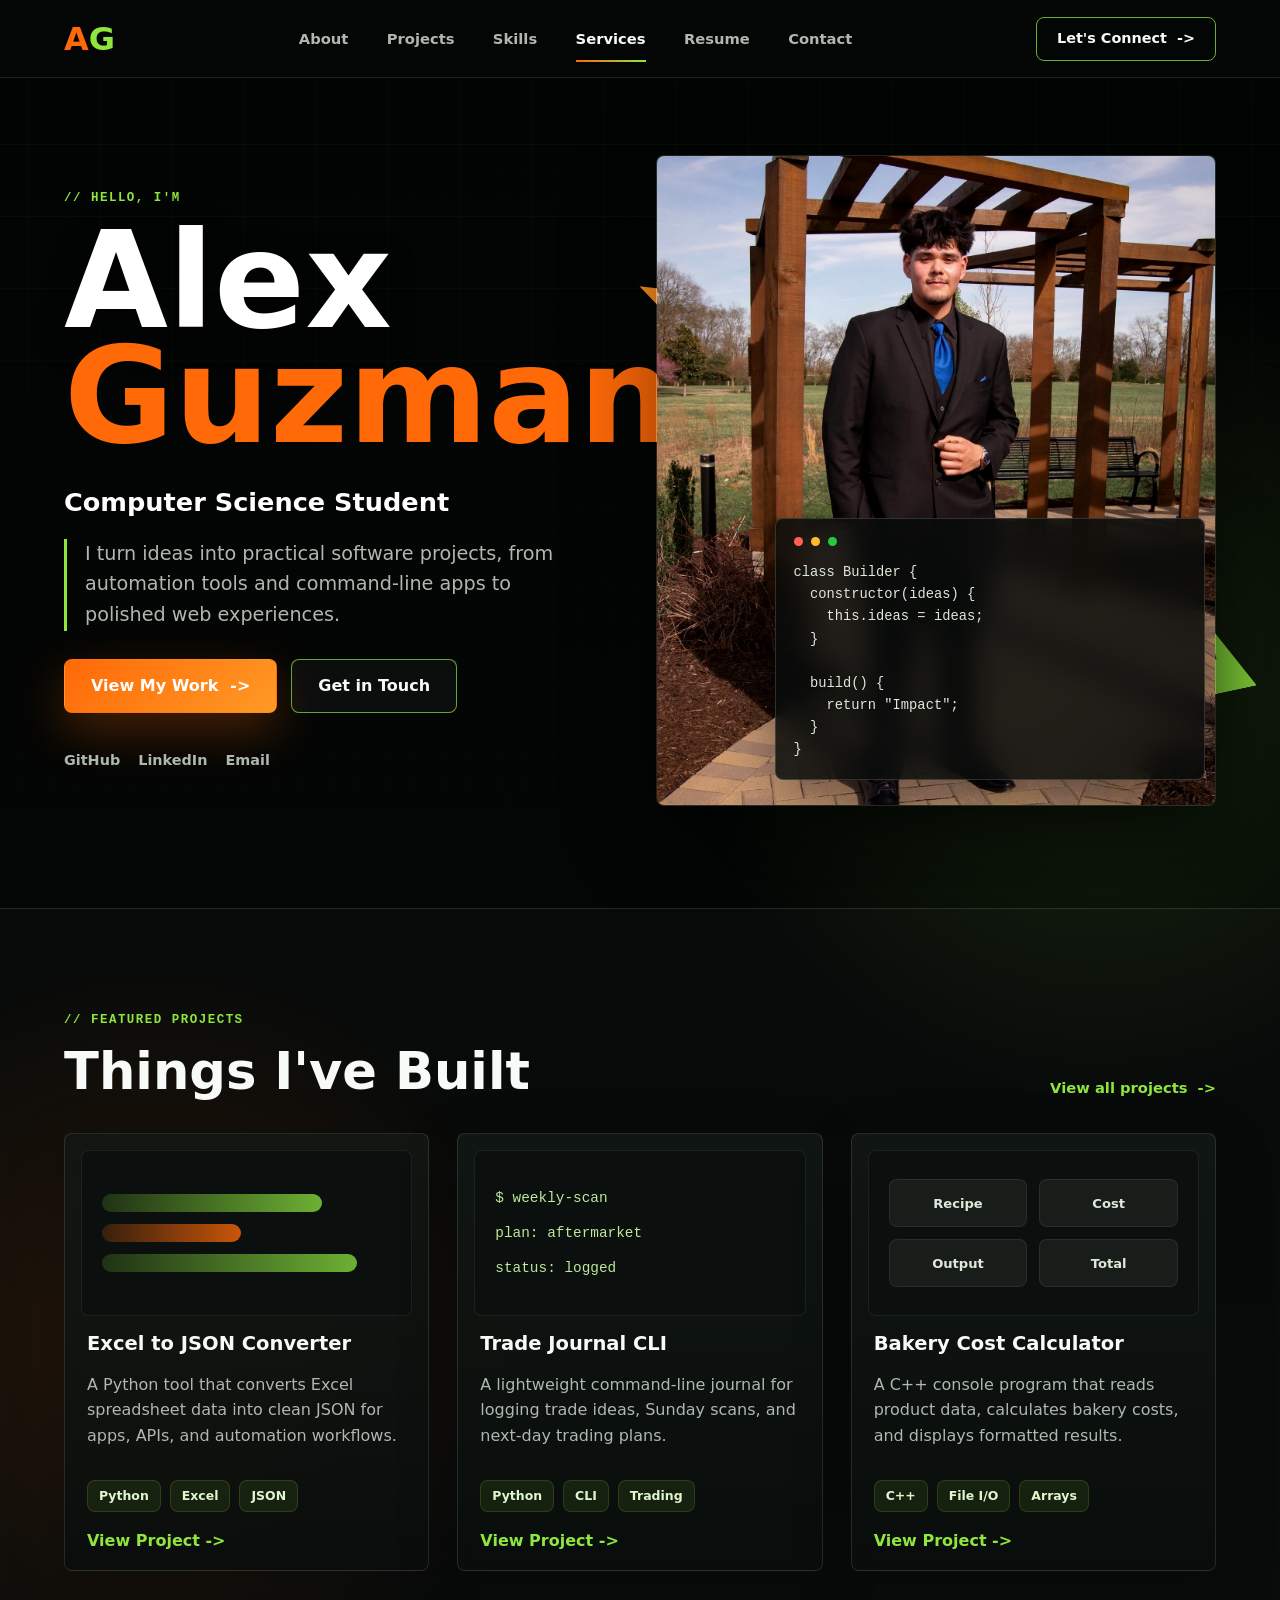
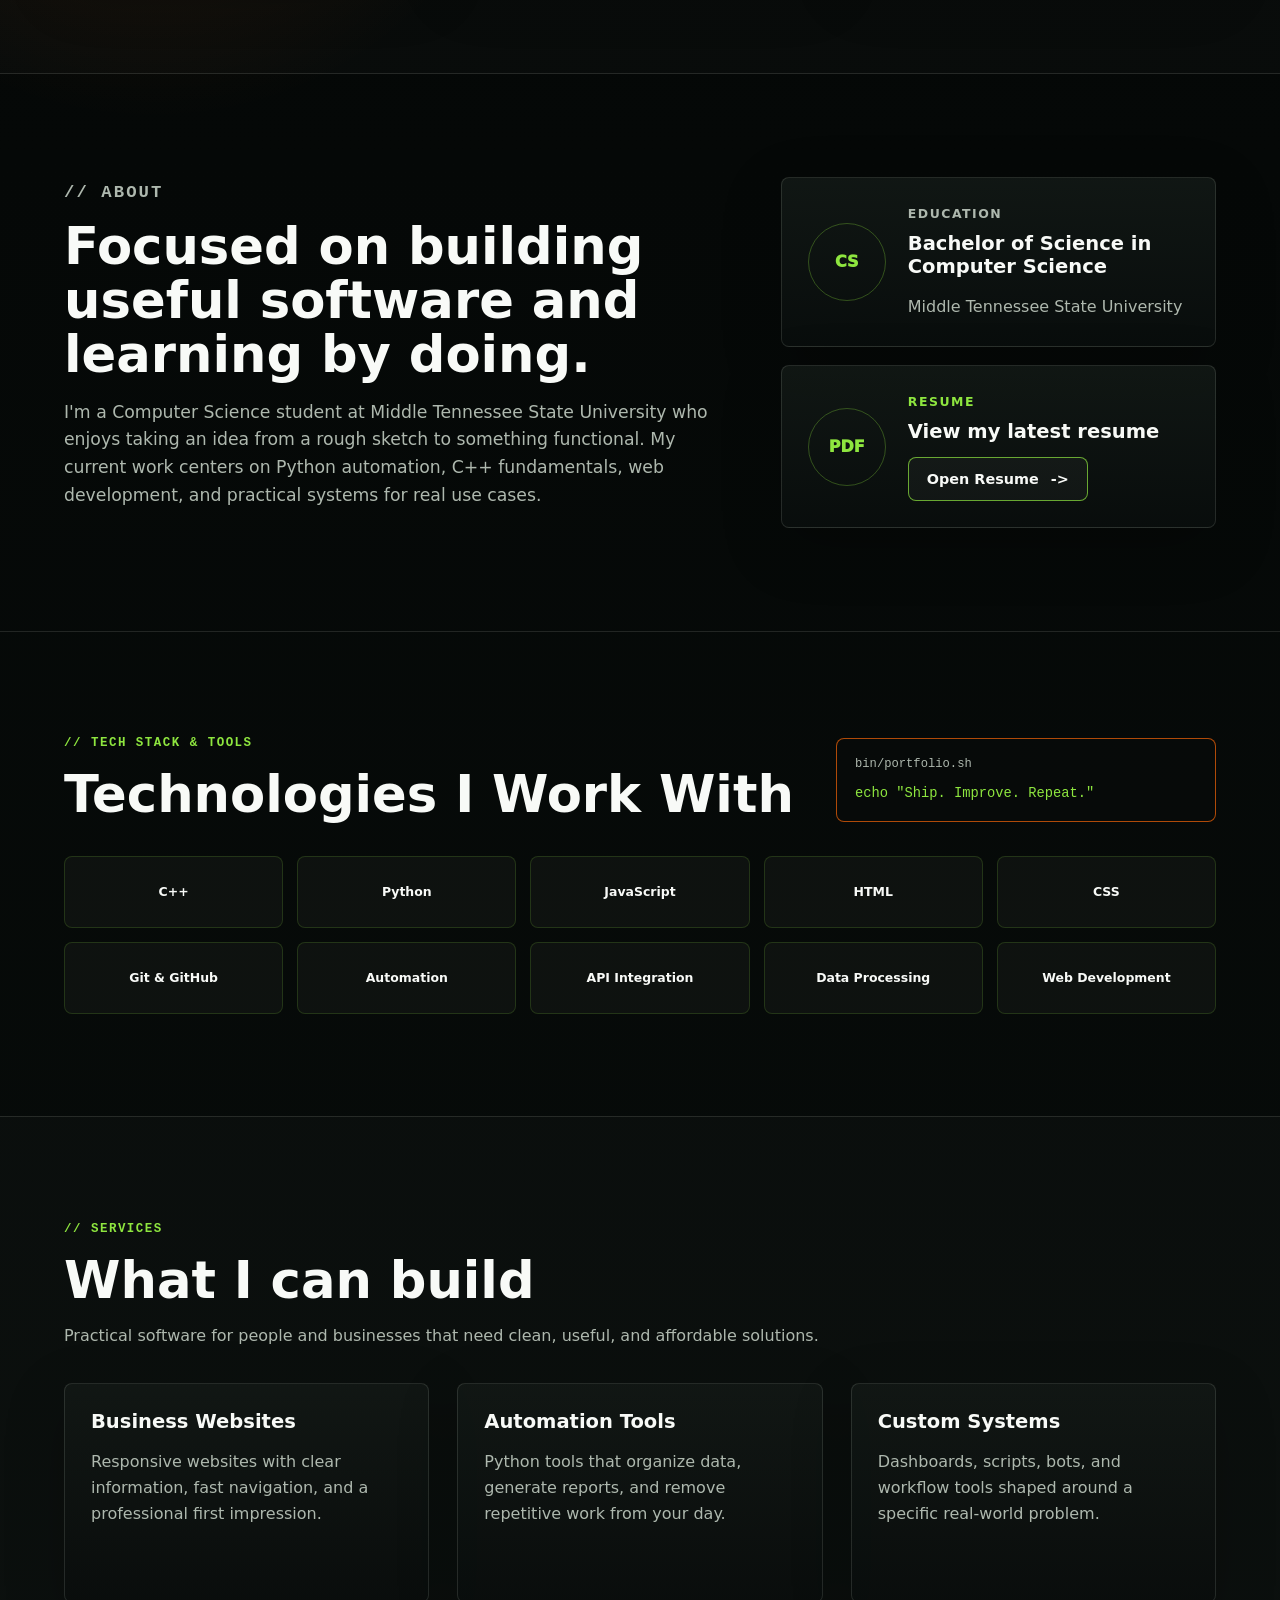
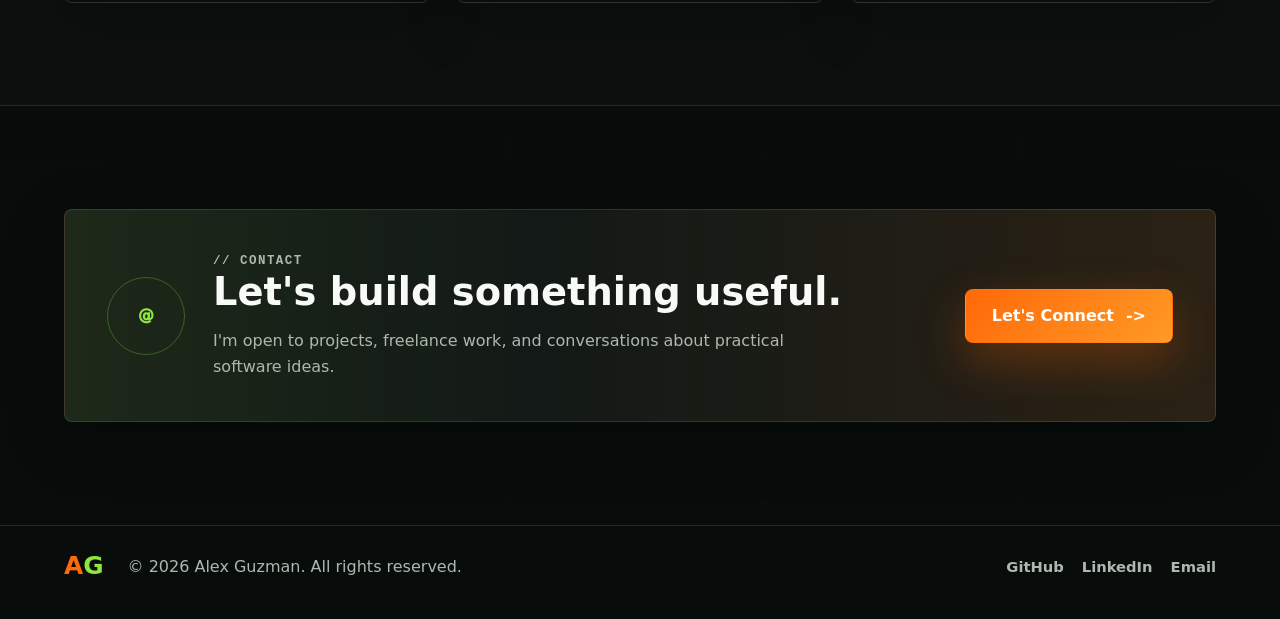
==== index.html @ 70e46e1c "Save local portfolio work" ====
<!DOCTYPE html>
<html lang="en">
<head>
  <meta charset="UTF-8">
  <meta name="viewport" content="width=device-width, initial-scale=1.0">
  <meta name="description" content="Portfolio for Alex Guzman, a Computer Science student building Python tools, C++ programs, automation projects, and web experiences.">
  <title>Alex Guzman | Computer Science Student</title>
  <link rel="stylesheet" href="styles.css">
</head>
<body>
  <div class="page-shell" id="top">
    <header class="site-header">
      <a class="brand" href="#top" aria-label="Alex Guzman portfolio home">
        <span class="brand-mark"><span>A</span>G</span>
      </a>

      <button class="nav-toggle" type="button" aria-label="Toggle navigation" aria-expanded="false">
        <span></span>
        <span></span>
      </button>

      <nav class="site-nav" aria-label="Primary navigation">
        <a href="#about">About</a>
        <a href="#projects">Projects</a>
        <a href="#skills">Skills</a>
        <a href="#services">Services</a>
        <a href="./resume.pdf" target="_blank" rel="noreferrer">Resume</a>
        <a href="#contact">Contact</a>
      </nav>

      <a class="header-action" href="mailto:guzmanalex06@icloud.com">Let's Connect <span aria-hidden="true">-&gt;</span></a>
    </header>

    <main>
      <section class="hero section reveal">
        <div class="hero-copy">
          <p class="eyebrow">// Hello, I'm</p>
          <h1><span>Alex</span>Guzman</h1>
          <p class="hero-title">Computer Science Student </p>
          <p class="hero-intro">
            I turn ideas into practical software projects, from automation tools and command-line apps
            to polished web experiences.
          </p>
          <div class="hero-actions">
            <a class="button primary" href="#projects">View My Work <span aria-hidden="true">-&gt;</span></a>
            <a class="button secondary" href="#contact">Get in Touch</a>
          </div>
          <div class="social-row" aria-label="Social links">
            <a href="https://github.com/AlexG2200" target="_blank" rel="noreferrer">GitHub</a>
            <a href="https://www.linkedin.com/in/alex-guzman-22459b211/" target="_blank" rel="noreferrer">LinkedIn</a>
            <a href="mailto:guzmanalex06@icloud.com">Email</a>
          </div>
        </div>

        <div class="hero-art" aria-label="Portrait and code preview">
          <div class="shape shape-orange" aria-hidden="true"></div>
          <div class="shape shape-green" aria-hidden="true"></div>
          <div class="portrait-wrap">
            <img src="./pic1.jpg" alt="Photo of Alex Guzman">
          </div>
          <div class="code-card">
            <div class="window-dots" aria-hidden="true">
              <span></span>
              <span></span>
              <span></span>
            </div>
            <pre><code>class Builder {
  constructor(ideas) {
    this.ideas = ideas;
  }

  build() {
    return "Impact";
  }
}</code></pre>
          </div>
        </div>
      </section>

      <section class="section projects-section reveal" id="projects">
        <div class="section-heading row-heading">
          <div>
            <p class="eyebrow">// Featured Projects</p>
            <h2>Things I've Built</h2>
          </div>
          <a class="text-link" href="https://github.com/AlexG2200" target="_blank" rel="noreferrer">View all projects <span aria-hidden="true">-&gt;</span></a>
        </div>

        <div class="projects-grid">
          <article class="project-card reveal delay-1">
            <div class="project-preview preview-data" aria-hidden="true">
              <span></span>
              <span></span>
              <span></span>
            </div>
            <h3>Excel to JSON Converter</h3>
            <p>A Python tool that converts Excel spreadsheet data into clean JSON for apps, APIs, and automation workflows.</p>
            <div class="tag-row">
              <span>Python</span>
              <span>Excel</span>
              <span>JSON</span>
            </div>
            <a href="https://github.com/AlexG2200/excel-to-json-converter" target="_blank" rel="noreferrer">View Project <span aria-hidden="true">-&gt;</span></a>
          </article>

          <article class="project-card reveal delay-2">
            <div class="project-preview preview-terminal" aria-hidden="true">
              <span>$ weekly-scan</span>
              <span>plan: aftermarket</span>
              <span>status: logged</span>
            </div>
            <h3>Trade Journal CLI</h3>
            <p>A lightweight command-line journal for logging trade ideas, Sunday scans, and next-day trading plans.</p>
            <div class="tag-row">
              <span>Python</span>
              <span>CLI</span>
              <span>Trading</span>
            </div>
            <a href="https://github.com/AlexG2200/trade-journal-cli" target="_blank" rel="noreferrer">View Project <span aria-hidden="true">-&gt;</span></a>
          </article>

          <article class="project-card reveal delay-3">
            <div class="project-preview preview-grid" aria-hidden="true">
              <span>Recipe</span>
              <span>Cost</span>
              <span>Output</span>
              <span>Total</span>
            </div>
            <h3>Bakery Cost Calculator</h3>
            <p>A C++ console program that reads product data, calculates bakery costs, and displays formatted results.</p>
            <div class="tag-row">
              <span>C++</span>
              <span>File I/O</span>
              <span>Arrays</span>
            </div>
            <a href="https://github.com/AlexG2200/bakery-cost-calculator-cpp" target="_blank" rel="noreferrer">View Project <span aria-hidden="true">-&gt;</span></a>
          </article>
        </div>
      </section>

      <section class="section info-section reveal" id="about">
        <div class="about-copy">
          <p class="eyebrow">// About</p>
          <h2>Focused on building useful software and learning by doing.</h2>
          <p>
            I'm a Computer Science student at Middle Tennessee State University who enjoys taking an idea
            from a rough sketch to something functional. My current work centers on Python automation,
            C++ fundamentals, web development, and practical systems for real use cases.
          </p>
        </div>
        <div class="info-panels">
          <div class="education-panel">
            <span class="panel-icon" aria-hidden="true">CS</span>
            <div>
              <p class="panel-label">Education</p>
              <h3>Bachelor of Science in Computer Science</h3>
              <p>Middle Tennessee State University</p>
            </div>
          </div>
          <div class="resume-panel">
            <span class="panel-icon" aria-hidden="true">PDF</span>
            <div>
              <p class="panel-label">Resume</p>
              <h3>View my latest resume</h3>
              <a class="button secondary" href="./resume.pdf" target="_blank" rel="noreferrer">Open Resume <span aria-hidden="true">-&gt;</span></a>
            </div>
          </div>
        </div>
      </section>

      <section class="section skills-section reveal" id="skills">
        <div class="section-heading row-heading">
          <div>
            <p class="eyebrow">// Tech Stack &amp; Tools</p>
            <h2>Technologies I Work With</h2>
          </div>
          <div class="mini-terminal" aria-hidden="true">
            <span>bin/portfolio.sh</span>
            <code>echo "Ship. Improve. Repeat."</code>
          </div>
        </div>

        <div class="skills-grid">
          <span>C++</span>
          <span>Python</span>
          <span>JavaScript</span>
          <span>HTML</span>
          <span>CSS</span>
          <span>Git &amp; GitHub</span>
          <span>Automation</span>
          <span>API Integration</span>
          <span>Data Processing</span>
          <span>Web Development</span>
        </div>
      </section>

      <section class="section services-section reveal" id="services">
        <div class="section-heading">
          <p class="eyebrow">// Services</p>
          <h2>What I can build</h2>
          <p class="section-copy">
            Practical software for people and businesses that need clean, useful, and affordable solutions.
          </p>
        </div>

        <div class="services-grid">
          <article class="service-card reveal delay-1">
            <h3>Business Websites</h3>
            <p>Responsive websites with clear information, fast navigation, and a professional first impression.</p>
          </article>
          <article class="service-card reveal delay-2">
            <h3>Automation Tools</h3>
            <p>Python tools that organize data, generate reports, and remove repetitive work from your day.</p>
          </article>
          <article class="service-card reveal delay-3">
            <h3>Custom Systems</h3>
            <p>Dashboards, scripts, bots, and workflow tools shaped around a specific real-world problem.</p>
          </article>
        </div>
      </section>

      <section class="section contact-section reveal" id="contact">
        <div class="cta-icon" aria-hidden="true">@</div>
        <div>
          <p class="eyebrow">// Contact</p>
          <h2>Let's build something useful.</h2>
          <p>I'm open to projects, freelance work, and conversations about practical software ideas.</p>
        </div>
        <a class="button primary" href="mailto:guzmanalex06@icloud.com">Let's Connect <span aria-hidden="true">-&gt;</span></a>
      </section>
    </main>

    <footer class="site-footer">
      <a class="brand footer-brand" href="#top" aria-label="Back to top">
        <span class="brand-mark"><span>A</span>G</span>
      </a>
      <span>&copy; <span id="year"></span> Alex Guzman. All rights reserved.</span>
      <div class="footer-links">
        <a href="https://github.com/AlexG2200" target="_blank" rel="noreferrer">GitHub</a>
        <a href="https://www.linkedin.com/in/alex-guzman-22459b211/" target="_blank" rel="noreferrer">LinkedIn</a>
        <a href="mailto:guzmanalex06@icloud.com">Email</a>
      </div>
    </footer>
  </div>

  <script src="script.js"></script>
</body>
</html>
---- styles.css ----
:root {
  --bg: #050807;
  --bg-soft: #0a0f0d;
  --ink: #f8faf7;
  --muted: #aeb8ae;
  --green: #8ee63f;
  --green-deep: #426b50;
  --orange: #ff6908;
  --orange-soft: #ff9a26;
  --line: rgba(232, 242, 229, 0.12);
  --surface: rgba(13, 18, 16, 0.82);
  --surface-strong: rgba(21, 27, 24, 0.94);
  --shadow: 0 28px 90px rgba(0, 0, 0, 0.45);
}

* {
  box-sizing: border-box;
}

html {
  scroll-behavior: smooth;
}

body {
  min-height: 100vh;
  margin: 0;
  background:
    radial-gradient(circle at 86% 18%, rgba(142, 230, 63, 0.13), transparent 26rem),
    radial-gradient(circle at 12% 35%, rgba(255, 105, 8, 0.12), transparent 24rem),
    linear-gradient(180deg, #020403 0%, var(--bg) 46%, #080d0b 100%);
  color: var(--ink);
  font-family: Inter, ui-sans-serif, system-ui, -apple-system, BlinkMacSystemFont, "Segoe UI", sans-serif;
  line-height: 1.6;
  overflow-x: hidden;
}

body::before {
  content: "";
  position: fixed;
  inset: 0;
  z-index: -2;
  pointer-events: none;
  background-image:
    linear-gradient(rgba(142, 230, 63, 0.055) 1px, transparent 1px),
    linear-gradient(90deg, rgba(142, 230, 63, 0.045) 1px, transparent 1px);
  background-position: center top;
  background-size: 72px 72px;
  mask-image: linear-gradient(to bottom, black 0%, transparent 76%);
}

body::after {
  content: "";
  position: fixed;
  inset: 0;
  z-index: -1;
  pointer-events: none;
  background-image: radial-gradient(rgba(255, 105, 8, 0.35) 1px, transparent 1px);
  background-position: 8px 14px;
  background-size: 28px 28px;
  opacity: 0.12;
  mask-image: linear-gradient(135deg, transparent 0 18%, black 46%, transparent 82%);
}

a {
  color: inherit;
}

.page-shell {
  width: min(100%, 1440px);
  margin: 0 auto;
}

.site-header {
  position: sticky;
  top: 0;
  z-index: 20;
  min-height: 78px;
  display: grid;
  grid-template-columns: auto 1fr auto;
  align-items: center;
  gap: 28px;
  padding: 0 clamp(22px, 5vw, 70px);
  background: rgba(5, 8, 7, 0.78);
  border-bottom: 1px solid var(--line);
  backdrop-filter: blur(18px);
}

.brand {
  display: inline-flex;
  align-items: center;
  gap: 10px;
  color: var(--ink);
  font-weight: 900;
  text-decoration: none;
}

.brand-mark {
  display: inline-flex;
  align-items: baseline;
  color: var(--green);
  font-size: 2rem;
  font-weight: 900;
  line-height: 1;
  letter-spacing: 0;
}

.brand-mark span {
  color: var(--orange);
}

.site-nav {
  display: flex;
  justify-content: center;
  gap: clamp(20px, 3vw, 44px);
}

.site-nav a,
.text-link,
.footer-links a {
  color: var(--muted);
  font-size: 0.92rem;
  font-weight: 750;
  text-decoration: none;
  transition: color 180ms ease;
}

.site-nav a {
  position: relative;
}

.site-nav a::after {
  content: "";
  position: absolute;
  right: 0;
  bottom: -12px;
  left: 0;
  height: 2px;
  background: linear-gradient(90deg, var(--orange), var(--green));
  transform: scaleX(0);
  transform-origin: center;
  transition: transform 180ms ease;
}

.site-nav a:hover,
.site-nav a.active,
.text-link:hover,
.footer-links a:hover {
  color: var(--ink);
}

.site-nav a:hover::after,
.site-nav a.active::after {
  transform: scaleX(1);
}

.header-action {
  display: inline-flex;
  min-height: 44px;
  align-items: center;
  gap: 10px;
  padding: 0 20px;
  border: 1px solid rgba(142, 230, 63, 0.75);
  border-radius: 8px;
  color: var(--ink);
  font-size: 0.9rem;
  font-weight: 850;
  text-decoration: none;
  transition: background 180ms ease, transform 180ms ease;
}

.header-action:hover {
  background: rgba(142, 230, 63, 0.1);
  transform: translateY(-1px);
}

.nav-toggle {
  display: none;
  width: 44px;
  height: 44px;
  border: 1px solid var(--line);
  border-radius: 8px;
  background: var(--surface);
}

.nav-toggle span {
  display: block;
  width: 19px;
  height: 2px;
  margin: 5px auto;
  background: var(--ink);
}

.section {
  padding: clamp(68px, 8vw, 108px) clamp(22px, 5vw, 70px);
}

.hero {
  position: relative;
  min-height: calc(100vh - 78px);
  display: grid;
  grid-template-columns: minmax(0, 0.94fr) minmax(360px, 1.06fr);
  align-items: center;
  gap: clamp(34px, 6vw, 90px);
  padding-top: clamp(48px, 6vw, 82px);
  overflow: hidden;
}

.eyebrow {
  margin: 0 0 14px;
  color: var(--green);
  font-family: "Cascadia Code", Consolas, monospace;
  font-size: 0.78rem;
  font-weight: 900;
  letter-spacing: 0.12em;
  text-transform: uppercase;
}

h2,
h3,
p {
  overflow-wrap: anywhere;
}

h1 {
  max-width: 760px;
  margin: 0;
  font-size: clamp(4.8rem, 10.5vw, 8.9rem);
  line-height: 0.86;
  letter-spacing: 0;
  overflow-wrap: normal;
  word-break: keep-all;
}

h1 span {
  display: block;
  color: #fff;
  text-shadow: 0 14px 34px rgba(0, 0, 0, 0.45);
}

h1 {
  color: var(--orange);
}

h2 {
  margin: 0;
  font-size: clamp(2rem, 4vw, 3.7rem);
  line-height: 1.05;
  letter-spacing: 0;
}

h3 {
  margin: 0;
  font-size: 1.22rem;
  line-height: 1.2;
  letter-spacing: 0;
}

.hero-title {
  margin: 28px 0 0;
  color: #fff;
  font-size: clamp(1.15rem, 2vw, 1.6rem);
  font-weight: 900;
}

.hero-intro,
.section-copy,
.about-copy p,
.contact-section p,
.project-card p,
.service-card p,
.education-panel p {
  color: var(--muted);
}

.hero-intro {
  max-width: 570px;
  margin: 16px 0 0;
  padding-left: 18px;
  border-left: 3px solid var(--green);
  font-size: clamp(1rem, 1.6vw, 1.2rem);
}

.hero-actions {
  display: flex;
  flex-wrap: wrap;
  gap: 14px;
  margin-top: 28px;
}

.button {
  display: inline-flex;
  min-height: 54px;
  align-items: center;
  justify-content: center;
  gap: 12px;
  padding: 0 26px;
  border: 1px solid var(--line);
  border-radius: 8px;
  font-weight: 900;
  text-decoration: none;
  transition: transform 180ms ease, box-shadow 180ms ease, border-color 180ms ease, background 180ms ease;
}

.button.primary {
  background: linear-gradient(135deg, var(--orange), var(--orange-soft));
  color: #fff;
  border-color: transparent;
  box-shadow: 0 18px 48px rgba(255, 105, 8, 0.28);
}

.button.secondary {
  color: var(--ink);
  background: rgba(255, 255, 255, 0.035);
  border-color: rgba(142, 230, 63, 0.7);
}

.button:hover {
  transform: translateY(-3px);
  box-shadow: 0 20px 54px rgba(0, 0, 0, 0.34);
}

.social-row {
  display: flex;
  flex-wrap: wrap;
  gap: 18px;
  margin-top: 36px;
}

.social-row a {
  color: var(--muted);
  font-size: 0.9rem;
  font-weight: 800;
  text-decoration: none;
}

.social-row a:hover {
  color: var(--green);
}

.hero-art {
  position: relative;
  min-height: 650px;
  display: grid;
  align-items: end;
}

.portrait-wrap {
  position: relative;
  z-index: 2;
  width: min(100%, 560px);
  justify-self: end;
  overflow: hidden;
  border-radius: 8px;
  border: 1px solid rgba(232, 242, 229, 0.1);
  background: linear-gradient(180deg, rgba(232, 242, 229, 0.08), rgba(232, 242, 229, 0.02));
  box-shadow: var(--shadow);
}

.portrait-wrap img {
  display: block;
  width: 100%;
  aspect-ratio: 0.86;
  object-fit: cover;
  object-position: center top;
  filter: saturate(1.03) contrast(1.04);
}

.shape {
  position: absolute;
  z-index: 1;
  pointer-events: none;
  transform: rotate(-12deg);
}

.shape-orange {
  right: 28%;
  bottom: 25%;
  width: min(34vw, 430px);
  aspect-ratio: 1;
  background: linear-gradient(135deg, var(--orange-soft), var(--orange) 58%, #7b2600);
  clip-path: polygon(11% 8%, 100% 38%, 63% 92%);
  filter: drop-shadow(0 30px 50px rgba(255, 105, 8, 0.22));
}

.shape-green {
  right: -3%;
  bottom: 14%;
  width: min(20vw, 260px);
  aspect-ratio: 1;
  border: 34px solid var(--green);
  clip-path: polygon(50% 0, 100% 100%, 0 100%);
  opacity: 0.9;
  filter: drop-shadow(0 22px 45px rgba(142, 230, 63, 0.28));
}

.code-card {
  position: absolute;
  z-index: 3;
  right: 2%;
  bottom: 4%;
  width: min(82%, 430px);
  padding: 18px;
  border: 1px solid rgba(232, 242, 229, 0.16);
  border-radius: 8px;
  background: rgba(8, 11, 10, 0.86);
  box-shadow: 0 24px 70px rgba(0, 0, 0, 0.5);
  backdrop-filter: blur(14px);
}

.window-dots {
  display: flex;
  gap: 8px;
  margin-bottom: 16px;
}

.window-dots span {
  width: 9px;
  height: 9px;
  border-radius: 50%;
}

.window-dots span:nth-child(1) {
  background: #ff5f57;
}

.window-dots span:nth-child(2) {
  background: #ffbd2e;
}

.window-dots span:nth-child(3) {
  background: #28c840;
}

pre {
  margin: 0;
  white-space: pre-wrap;
}

code {
  color: #dfe9da;
  font-family: "Cascadia Code", Consolas, monospace;
  font-size: 0.86rem;
}

.projects-section,
.services-section {
  border-top: 1px solid var(--line);
  border-bottom: 1px solid var(--line);
  background: rgba(255, 255, 255, 0.018);
}

.section-heading {
  max-width: 780px;
  margin-bottom: 34px;
}

.row-heading {
  max-width: none;
  display: flex;
  align-items: end;
  justify-content: space-between;
  gap: 26px;
}

.text-link {
  display: inline-flex;
  align-items: center;
  gap: 10px;
  color: var(--green);
}

.projects-grid,
.services-grid {
  display: grid;
  grid-template-columns: repeat(3, minmax(0, 1fr));
  gap: 28px;
}

.project-card,
.service-card,
.education-panel,
.resume-panel,
.contact-section {
  border: 1px solid var(--line);
  border-radius: 8px;
  background: linear-gradient(180deg, rgba(19, 25, 22, 0.86), rgba(10, 14, 13, 0.86));
  box-shadow: 0 18px 60px rgba(0, 0, 0, 0.24);
}

.project-card {
  min-height: 430px;
  display: flex;
  flex-direction: column;
  gap: 16px;
  padding: 16px;
  transition: border-color 180ms ease, transform 180ms ease, box-shadow 180ms ease;
}

.project-card:hover,
.service-card:hover {
  border-color: rgba(255, 105, 8, 0.58);
  transform: translateY(-7px);
  box-shadow: 0 30px 90px rgba(0, 0, 0, 0.34);
}

.project-preview {
  min-height: 166px;
  display: grid;
  align-content: center;
  gap: 12px;
  padding: 20px;
  overflow: hidden;
  border-radius: 8px;
  background: #0b0f0d;
  border: 1px solid rgba(232, 242, 229, 0.08);
}

.preview-data span {
  display: block;
  height: 18px;
  border-radius: 999px;
  background: linear-gradient(90deg, rgba(142, 230, 63, 0.16), rgba(142, 230, 63, 0.75));
}

.preview-data span:nth-child(1) {
  width: 76%;
}

.preview-data span:nth-child(2) {
  width: 48%;
  background: linear-gradient(90deg, rgba(255, 105, 8, 0.18), rgba(255, 105, 8, 0.78));
}

.preview-data span:nth-child(3) {
  width: 88%;
}

.preview-terminal span {
  display: block;
  color: #bce99a;
  font-family: "Cascadia Code", Consolas, monospace;
  font-size: 0.9rem;
}

.preview-grid {
  grid-template-columns: repeat(2, 1fr);
}

.preview-grid span {
  min-height: 48px;
  display: grid;
  place-items: center;
  border-radius: 8px;
  color: #dfe9da;
  font-size: 0.82rem;
  font-weight: 850;
  background: rgba(232, 242, 229, 0.06);
  border: 1px solid rgba(232, 242, 229, 0.08);
}

.project-card h3,
.project-card p,
.project-card .tag-row,
.project-card a {
  margin-right: 6px;
  margin-left: 6px;
}

.project-card p {
  margin-top: 0;
}

.tag-row {
  display: flex;
  flex-wrap: wrap;
  gap: 9px;
  margin-top: auto;
}

.tag-row span,
.skills-grid span {
  display: inline-flex;
  min-height: 32px;
  align-items: center;
  padding: 0 11px;
  border: 1px solid rgba(142, 230, 63, 0.16);
  border-radius: 8px;
  background: rgba(142, 230, 63, 0.09);
  color: #dff7cf;
  font-size: 0.78rem;
  font-weight: 850;
}

.project-card a {
  color: var(--green);
  font-weight: 900;
  text-decoration: none;
}

.info-section {
  display: grid;
  grid-template-columns: minmax(0, 1.08fr) minmax(320px, 0.72fr);
  align-items: center;
  gap: clamp(28px, 5vw, 70px);
}

.about-copy p {
  max-width: 720px;
  font-size: 1.08rem;
}

.info-panels {
  display: grid;
  gap: 18px;
}

.education-panel,
.resume-panel {
  display: flex;
  align-items: center;
  gap: 22px;
  padding: 26px;
}

.resume-panel .button {
  min-height: 44px;
  margin-top: 14px;
  padding: 0 18px;
  font-size: 0.9rem;
}

.panel-icon,
.cta-icon {
  width: 78px;
  height: 78px;
  display: grid;
  flex: 0 0 auto;
  place-items: center;
  border: 1px solid rgba(142, 230, 63, 0.3);
  border-radius: 50%;
  color: var(--green);
  font-weight: 950;
}

.panel-label {
  margin: 0 0 8px;
  color: var(--green);
  font-size: 0.78rem;
  font-weight: 900;
  letter-spacing: 0.12em;
  text-transform: uppercase;
}

.education-panel p:last-child {
  margin-bottom: 0;
}

.skills-section {
  border-top: 1px solid var(--line);
}

.mini-terminal {
  min-width: min(100%, 380px);
  padding: 16px 18px;
  border: 1px solid rgba(255, 105, 8, 0.68);
  border-radius: 8px;
  background: rgba(8, 11, 10, 0.82);
}

.mini-terminal span,
.mini-terminal code {
  display: block;
}

.mini-terminal span {
  margin-bottom: 8px;
  color: var(--muted);
  font-family: "Cascadia Code", Consolas, monospace;
  font-size: 0.76rem;
}

.mini-terminal code {
  color: var(--green);
}

.skills-grid {
  display: grid;
  grid-template-columns: repeat(5, minmax(0, 1fr));
  gap: 14px;
}

.skills-grid span {
  min-height: 72px;
  justify-content: center;
  background: rgba(232, 242, 229, 0.035);
  color: var(--ink);
}

.service-card {
  min-height: 220px;
  padding: 26px;
  transition: border-color 180ms ease, transform 180ms ease, box-shadow 180ms ease;
}

.service-card h3 {
  margin-bottom: 12px;
}

.contact-section {
  display: grid;
  grid-template-columns: auto 1fr auto;
  align-items: center;
  gap: 28px;
  margin: clamp(68px, 8vw, 104px) clamp(22px, 5vw, 70px);
  padding: clamp(26px, 4vw, 42px);
  background:
    linear-gradient(90deg, rgba(142, 230, 63, 0.08), transparent 42%, rgba(255, 105, 8, 0.1)),
    var(--surface-strong);
}

.contact-section h2 {
  font-size: clamp(1.7rem, 3vw, 2.55rem);
}

.contact-section p {
  max-width: 620px;
  margin-bottom: 0;
}

.site-footer {
  display: grid;
  grid-template-columns: auto 1fr auto;
  align-items: center;
  gap: 24px;
  padding: 28px clamp(22px, 5vw, 70px) 40px;
  color: var(--muted);
  border-top: 1px solid var(--line);
}

.footer-brand .brand-mark {
  font-size: 1.55rem;
}

.footer-links {
  display: flex;
  flex-wrap: wrap;
  justify-content: end;
  gap: 18px;
}

.reveal {
  opacity: 0;
  transform: translateY(28px);
  transition: opacity 650ms ease, transform 650ms ease;
}

.reveal.visible {
  opacity: 1;
  transform: translateY(0);
}

.delay-1 {
  transition-delay: 120ms;
}

.delay-2 {
  transition-delay: 220ms;
}

.delay-3 {
  transition-delay: 320ms;
}

@media (prefers-reduced-motion: reduce) {
  *,
  *::before,
  *::after {
    scroll-behavior: auto !important;
    animation-duration: 1ms !important;
    animation-iteration-count: 1 !important;
    transition-duration: 1ms !important;
  }

  .reveal {
    opacity: 1;
    transform: none;
  }
}

@media (max-width: 1080px) {
  .site-header {
    grid-template-columns: auto auto;
  }

  .site-nav,
  .header-action {
    display: none;
  }

  .nav-toggle {
    display: block;
    justify-self: end;
  }

  .site-nav.open {
    position: absolute;
    top: 78px;
    right: 22px;
    left: 22px;
    display: flex;
    flex-direction: column;
    gap: 0;
    padding: 10px;
    border: 1px solid var(--line);
    border-radius: 8px;
    background: rgba(8, 11, 10, 0.96);
    box-shadow: var(--shadow);
  }

  .site-nav.open a {
    padding: 13px;
  }

  .hero,
  .info-section {
    grid-template-columns: 1fr;
  }

  .hero {
    min-height: auto;
  }

  .hero-art {
    min-height: 560px;
  }

  .portrait-wrap {
    justify-self: center;
  }

  .projects-grid,
  .services-grid {
    grid-template-columns: repeat(2, minmax(0, 1fr));
  }

  .skills-grid {
    grid-template-columns: repeat(3, minmax(0, 1fr));
  }
}

@media (max-width: 760px) {
  .site-header {
    min-height: 68px;
  }

  .site-nav.open {
    top: 68px;
  }

  .section {
    padding: 58px 18px;
  }

  h1 {
    font-size: clamp(4rem, 21vw, 6.7rem);
  }

  .hero-art {
    min-height: 500px;
  }

  .shape-orange {
    right: 16%;
    width: 62vw;
  }

  .shape-green {
    right: -14%;
    width: 38vw;
    border-width: 22px;
  }

  .code-card {
    right: 0;
    bottom: 0;
    width: 92%;
  }

  .row-heading,
  .contact-section,
  .site-footer {
    align-items: flex-start;
    grid-template-columns: 1fr;
  }

  .row-heading {
    flex-direction: column;
  }

  .projects-grid,
  .services-grid,
  .skills-grid {
    grid-template-columns: 1fr;
  }

  .contact-section {
    margin: 58px 18px;
  }

  .footer-links {
    justify-content: start;
  }
}
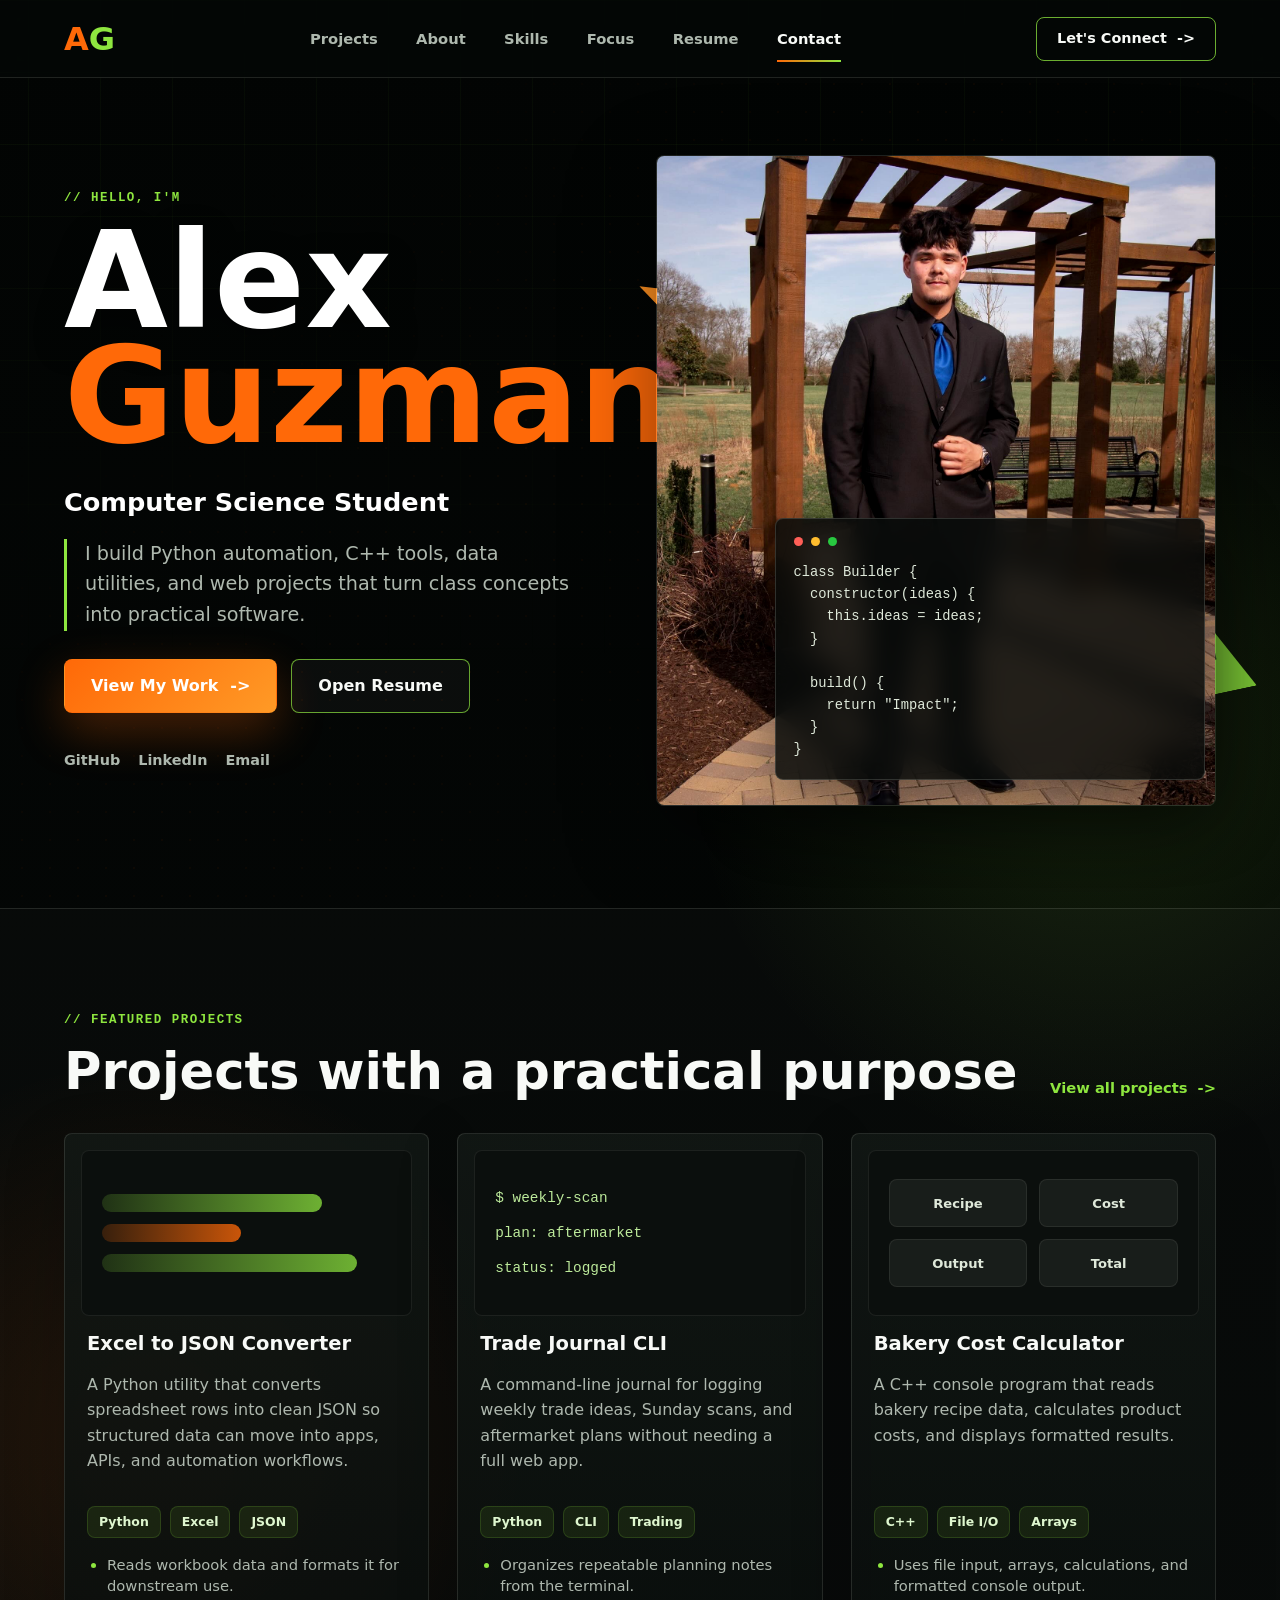
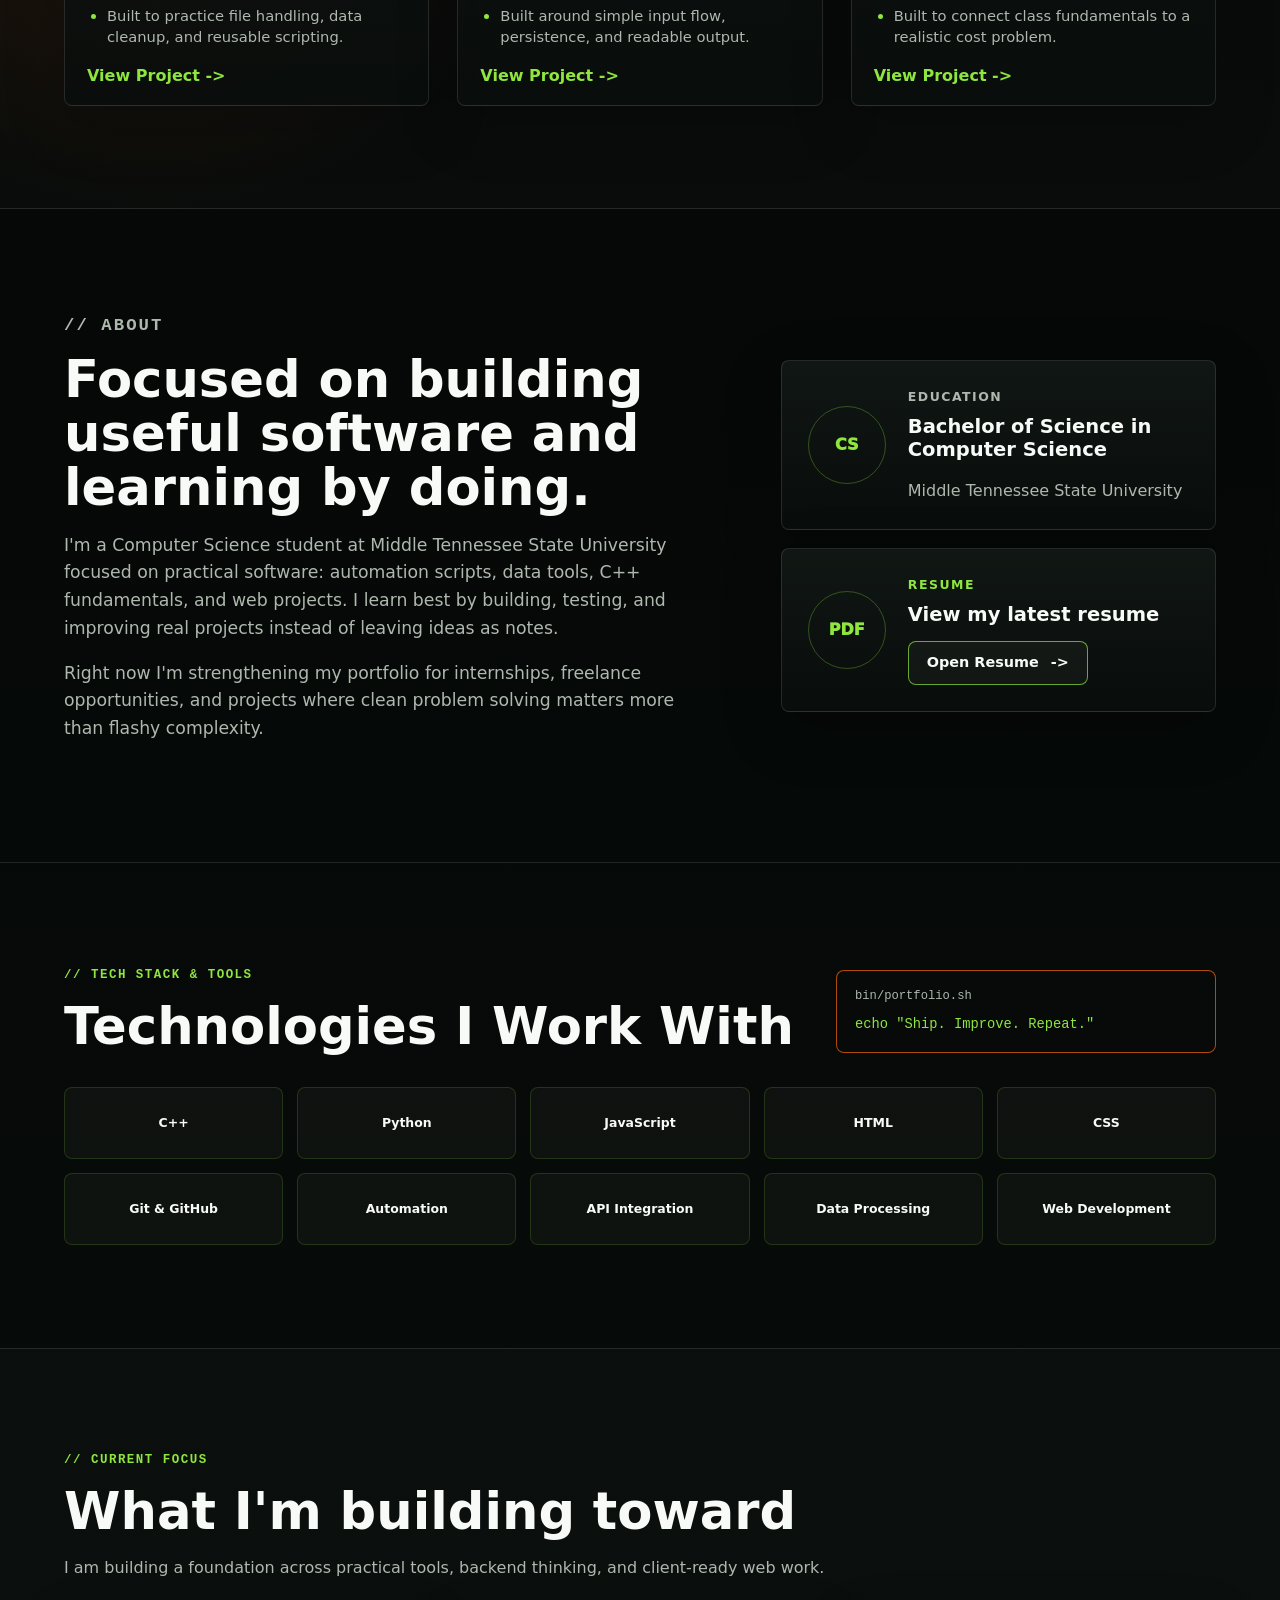
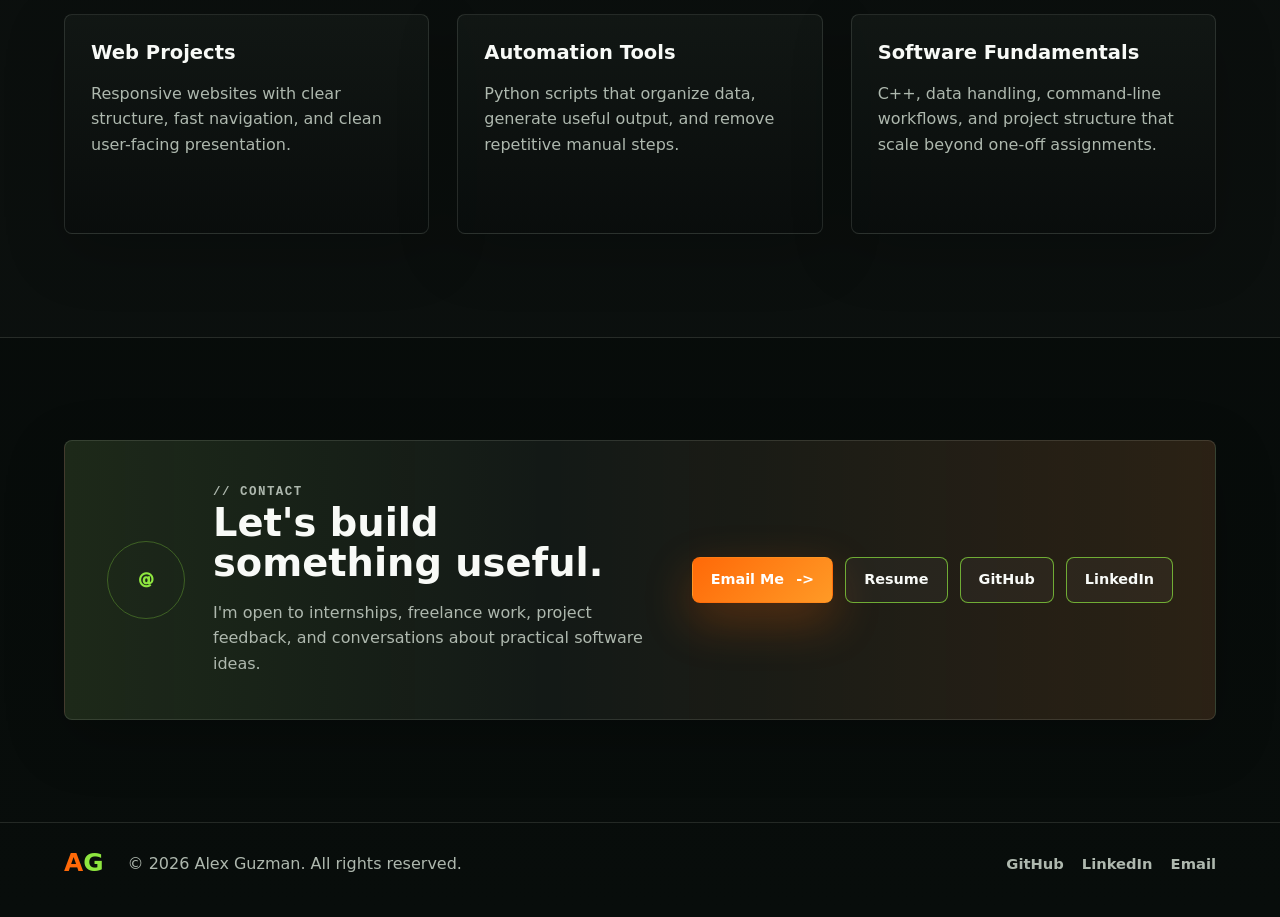
==== commit 4c65cc77: "Add new features and project pages" ====
--- a/index.html
+++ b/index.html
@@ -3,8 +3,11 @@
 <head>
   <meta charset="UTF-8">
   <meta name="viewport" content="width=device-width, initial-scale=1.0">
-  <meta name="description" content="Portfolio for Alex Guzman, a Computer Science student building Python tools, C++ programs, automation projects, and web experiences.">
-  <title>Alex Guzman | Computer Science Student</title>
+  <meta name="description" content="Portfolio for Alex Guzman, a Computer Science student building Python automation, C++ tools, data utilities, and web projects.">
+  <meta property="og:title" content="Alex Guzman | Computer Science Student">
+  <meta property="og:description" content="Python automation, C++ tools, data utilities, and web projects by Alex Guzman.">
+  <meta property="og:type" content="website">
+  <title>Alex Guzman | Python, C++ & Web Projects</title>
   <link rel="stylesheet" href="styles.css">
 </head>
 <body>
@@ -20,10 +23,10 @@
       </button>
 
       <nav class="site-nav" aria-label="Primary navigation">
+        <a href="#projects">Projects</a>
         <a href="#about">About</a>
-        <a href="#projects">Projects</a>
         <a href="#skills">Skills</a>
-        <a href="#services">Services</a>
+        <a href="#services">Focus</a>
         <a href="./resume.pdf" target="_blank" rel="noreferrer">Resume</a>
         <a href="#contact">Contact</a>
       </nav>
@@ -36,14 +39,14 @@
         <div class="hero-copy">
           <p class="eyebrow">// Hello, I'm</p>
           <h1><span>Alex</span>Guzman</h1>
-          <p class="hero-title">Computer Science Student </p>
+          <p class="hero-title">Computer Science Student</p>
           <p class="hero-intro">
-            I turn ideas into practical software projects, from automation tools and command-line apps
-            to polished web experiences.
+            I build Python automation, C++ tools, data utilities, and web projects that turn class concepts
+            into practical software.
           </p>
           <div class="hero-actions">
             <a class="button primary" href="#projects">View My Work <span aria-hidden="true">-&gt;</span></a>
-            <a class="button secondary" href="#contact">Get in Touch</a>
+            <a class="button secondary" href="./resume.pdf" target="_blank" rel="noreferrer">Open Resume</a>
           </div>
           <div class="social-row" aria-label="Social links">
             <a href="https://github.com/AlexG2200" target="_blank" rel="noreferrer">GitHub</a>
@@ -81,7 +84,7 @@
         <div class="section-heading row-heading">
           <div>
             <p class="eyebrow">// Featured Projects</p>
-            <h2>Things I've Built</h2>
+            <h2>Projects with a practical purpose</h2>
           </div>
           <a class="text-link" href="https://github.com/AlexG2200" target="_blank" rel="noreferrer">View all projects <span aria-hidden="true">-&gt;</span></a>
         </div>
@@ -94,13 +97,17 @@
               <span></span>
             </div>
             <h3>Excel to JSON Converter</h3>
-            <p>A Python tool that converts Excel spreadsheet data into clean JSON for apps, APIs, and automation workflows.</p>
+            <p>A Python utility that converts spreadsheet rows into clean JSON so structured data can move into apps, APIs, and automation workflows.</p>
             <div class="tag-row">
               <span>Python</span>
               <span>Excel</span>
               <span>JSON</span>
             </div>
-            <a href="https://github.com/AlexG2200/excel-to-json-converter" target="_blank" rel="noreferrer">View Project <span aria-hidden="true">-&gt;</span></a>
+            <ul class="project-points">
+              <li>Reads workbook data and formats it for downstream use.</li>
+              <li>Built to practice file handling, data cleanup, and reusable scripting.</li>
+            </ul>
+            <a href="./projects/excel-to-json.html">View Project <span aria-hidden="true">-&gt;</span></a>
           </article>
 
           <article class="project-card reveal delay-2">
@@ -110,13 +117,17 @@
               <span>status: logged</span>
             </div>
             <h3>Trade Journal CLI</h3>
-            <p>A lightweight command-line journal for logging trade ideas, Sunday scans, and next-day trading plans.</p>
+            <p>A command-line journal for logging weekly trade ideas, Sunday scans, and aftermarket plans without needing a full web app.</p>
             <div class="tag-row">
               <span>Python</span>
               <span>CLI</span>
               <span>Trading</span>
             </div>
-            <a href="https://github.com/AlexG2200/trade-journal-cli" target="_blank" rel="noreferrer">View Project <span aria-hidden="true">-&gt;</span></a>
+            <ul class="project-points">
+              <li>Organizes repeatable planning notes from the terminal.</li>
+              <li>Built around simple input flow, persistence, and readable output.</li>
+            </ul>
+            <a href="./projects/trade-journal-cli.html">View Project <span aria-hidden="true">-&gt;</span></a>
           </article>
 
           <article class="project-card reveal delay-3">
@@ -127,13 +138,17 @@
               <span>Total</span>
             </div>
             <h3>Bakery Cost Calculator</h3>
-            <p>A C++ console program that reads product data, calculates bakery costs, and displays formatted results.</p>
+            <p>A C++ console program that reads bakery recipe data, calculates product costs, and displays formatted results.</p>
             <div class="tag-row">
               <span>C++</span>
               <span>File I/O</span>
               <span>Arrays</span>
             </div>
-            <a href="https://github.com/AlexG2200/bakery-cost-calculator-cpp" target="_blank" rel="noreferrer">View Project <span aria-hidden="true">-&gt;</span></a>
+            <ul class="project-points">
+              <li>Uses file input, arrays, calculations, and formatted console output.</li>
+              <li>Built to connect class fundamentals to a realistic cost problem.</li>
+            </ul>
+            <a href="./projects/bakery-cost-calculator.html">View Project <span aria-hidden="true">-&gt;</span></a>
           </article>
         </div>
       </section>
@@ -143,9 +158,13 @@
           <p class="eyebrow">// About</p>
           <h2>Focused on building useful software and learning by doing.</h2>
           <p>
-            I'm a Computer Science student at Middle Tennessee State University who enjoys taking an idea
-            from a rough sketch to something functional. My current work centers on Python automation,
-            C++ fundamentals, web development, and practical systems for real use cases.
+            I'm a Computer Science student at Middle Tennessee State University focused on practical software:
+            automation scripts, data tools, C++ fundamentals, and web projects. I learn best by building,
+            testing, and improving real projects instead of leaving ideas as notes.
+          </p>
+          <p>
+            Right now I'm strengthening my portfolio for internships, freelance opportunities, and projects
+            where clean problem solving matters more than flashy complexity.
           </p>
         </div>
         <div class="info-panels">
@@ -196,25 +215,25 @@
 
       <section class="section services-section reveal" id="services">
         <div class="section-heading">
-          <p class="eyebrow">// Services</p>
-          <h2>What I can build</h2>
+          <p class="eyebrow">// Current Focus</p>
+          <h2>What I'm building toward</h2>
           <p class="section-copy">
-            Practical software for people and businesses that need clean, useful, and affordable solutions.
+            I am building a foundation across practical tools, backend thinking, and client-ready web work.
           </p>
         </div>
 
         <div class="services-grid">
           <article class="service-card reveal delay-1">
-            <h3>Business Websites</h3>
-            <p>Responsive websites with clear information, fast navigation, and a professional first impression.</p>
+            <h3>Web Projects</h3>
+            <p>Responsive websites with clear structure, fast navigation, and clean user-facing presentation.</p>
           </article>
           <article class="service-card reveal delay-2">
             <h3>Automation Tools</h3>
-            <p>Python tools that organize data, generate reports, and remove repetitive work from your day.</p>
+            <p>Python scripts that organize data, generate useful output, and remove repetitive manual steps.</p>
           </article>
           <article class="service-card reveal delay-3">
-            <h3>Custom Systems</h3>
-            <p>Dashboards, scripts, bots, and workflow tools shaped around a specific real-world problem.</p>
+            <h3>Software Fundamentals</h3>
+            <p>C++, data handling, command-line workflows, and project structure that scale beyond one-off assignments.</p>
           </article>
         </div>
       </section>
@@ -224,9 +243,14 @@
         <div>
           <p class="eyebrow">// Contact</p>
           <h2>Let's build something useful.</h2>
-          <p>I'm open to projects, freelance work, and conversations about practical software ideas.</p>
-        </div>
-        <a class="button primary" href="mailto:guzmanalex06@icloud.com">Let's Connect <span aria-hidden="true">-&gt;</span></a>
+          <p>I'm open to internships, freelance work, project feedback, and conversations about practical software ideas.</p>
+        </div>
+        <div class="contact-actions">
+          <a class="button primary" href="mailto:guzmanalex06@icloud.com">Email Me <span aria-hidden="true">-&gt;</span></a>
+          <a class="button secondary" href="./resume.pdf" target="_blank" rel="noreferrer">Resume</a>
+          <a class="button secondary" href="https://github.com/AlexG2200" target="_blank" rel="noreferrer">GitHub</a>
+          <a class="button secondary" href="https://www.linkedin.com/in/alex-guzman-22459b211/" target="_blank" rel="noreferrer">LinkedIn</a>
+        </div>
       </section>
     </main>
 
--- a/styles.css
+++ b/styles.css
@@ -267,6 +267,7 @@
 .about-copy p,
 .contact-section p,
 .project-card p,
+.project-points,
 .service-card p,
 .education-panel p {
   color: var(--muted);
@@ -442,6 +443,87 @@
   font-size: 0.86rem;
 }
 
+.project-detail {
+  min-height: auto;
+  padding-bottom: clamp(40px, 6vw, 78px);
+}
+
+.back-link {
+  margin-bottom: 34px;
+}
+
+.project-detail-hero {
+  display: grid;
+  grid-template-columns: minmax(0, 1fr) minmax(340px, 0.78fr);
+  align-items: center;
+  gap: clamp(34px, 6vw, 82px);
+}
+
+.project-detail h1 {
+  max-width: 860px;
+  font-size: clamp(3.6rem, 8vw, 7rem);
+}
+
+.detail-demo-card,
+.detail-panel {
+  border: 1px solid var(--line);
+  border-radius: 8px;
+  background: linear-gradient(180deg, rgba(19, 25, 22, 0.9), rgba(8, 11, 10, 0.9));
+  box-shadow: var(--shadow);
+}
+
+.detail-demo-card {
+  padding: 22px;
+  overflow: hidden;
+}
+
+.detail-demo-card pre {
+  padding: 18px;
+  border-radius: 8px;
+  background: rgba(0, 0, 0, 0.32);
+  border: 1px solid rgba(232, 242, 229, 0.08);
+}
+
+.detail-demo-card code {
+  font-size: clamp(0.82rem, 1.2vw, 0.98rem);
+  line-height: 1.75;
+}
+
+.detail-grid-section {
+  display: grid;
+  grid-template-columns: minmax(0, 1.1fr) minmax(280px, 0.9fr);
+  gap: 24px;
+  padding-top: 0;
+}
+
+.detail-panel {
+  padding: clamp(22px, 3vw, 30px);
+}
+
+.detail-panel:first-child {
+  grid-row: span 2;
+}
+
+.detail-panel h2 {
+  font-size: clamp(1.8rem, 3vw, 2.7rem);
+}
+
+.detail-panel p,
+.detail-list {
+  color: var(--muted);
+}
+
+.detail-list {
+  display: grid;
+  gap: 12px;
+  margin: 0;
+  padding-left: 20px;
+}
+
+.detail-list li::marker {
+  color: var(--orange);
+}
+
 .projects-section,
 .services-section {
   border-top: 1px solid var(--line);
@@ -488,7 +570,7 @@
 }
 
 .project-card {
-  min-height: 430px;
+  min-height: 510px;
   display: flex;
   flex-direction: column;
   gap: 16px;
@@ -568,6 +650,19 @@
 
 .project-card p {
   margin-top: 0;
+}
+
+.project-points {
+  display: grid;
+  gap: 8px;
+  margin: 0 6px;
+  padding-left: 20px;
+  font-size: 0.92rem;
+  line-height: 1.45;
+}
+
+.project-points li::marker {
+  color: var(--green);
 }
 
 .tag-row {
@@ -708,7 +803,7 @@
 
 .contact-section {
   display: grid;
-  grid-template-columns: auto 1fr auto;
+  grid-template-columns: auto 1fr minmax(220px, auto);
   align-items: center;
   gap: 28px;
   margin: clamp(68px, 8vw, 104px) clamp(22px, 5vw, 70px);
@@ -725,6 +820,19 @@
 .contact-section p {
   max-width: 620px;
   margin-bottom: 0;
+}
+
+.contact-actions {
+  display: flex;
+  flex-wrap: wrap;
+  justify-content: end;
+  gap: 12px;
+}
+
+.contact-actions .button {
+  min-height: 46px;
+  padding: 0 18px;
+  font-size: 0.9rem;
 }
 
 .site-footer {
@@ -822,6 +930,7 @@
   }
 
   .hero,
+  .project-detail-hero,
   .info-section {
     grid-template-columns: 1fr;
   }
@@ -843,6 +952,14 @@
     grid-template-columns: repeat(2, minmax(0, 1fr));
   }
 
+  .detail-grid-section {
+    grid-template-columns: 1fr;
+  }
+
+  .detail-panel:first-child {
+    grid-row: auto;
+  }
+
   .skills-grid {
     grid-template-columns: repeat(3, minmax(0, 1fr));
   }
@@ -863,6 +980,10 @@
 
   h1 {
     font-size: clamp(4rem, 21vw, 6.7rem);
+  }
+
+  .project-detail h1 {
+    font-size: clamp(3.2rem, 16vw, 5.8rem);
   }
 
   .hero-art {
@@ -907,6 +1028,10 @@
     margin: 58px 18px;
   }
 
+  .contact-actions {
+    justify-content: start;
+  }
+
   .footer-links {
     justify-content: start;
   }
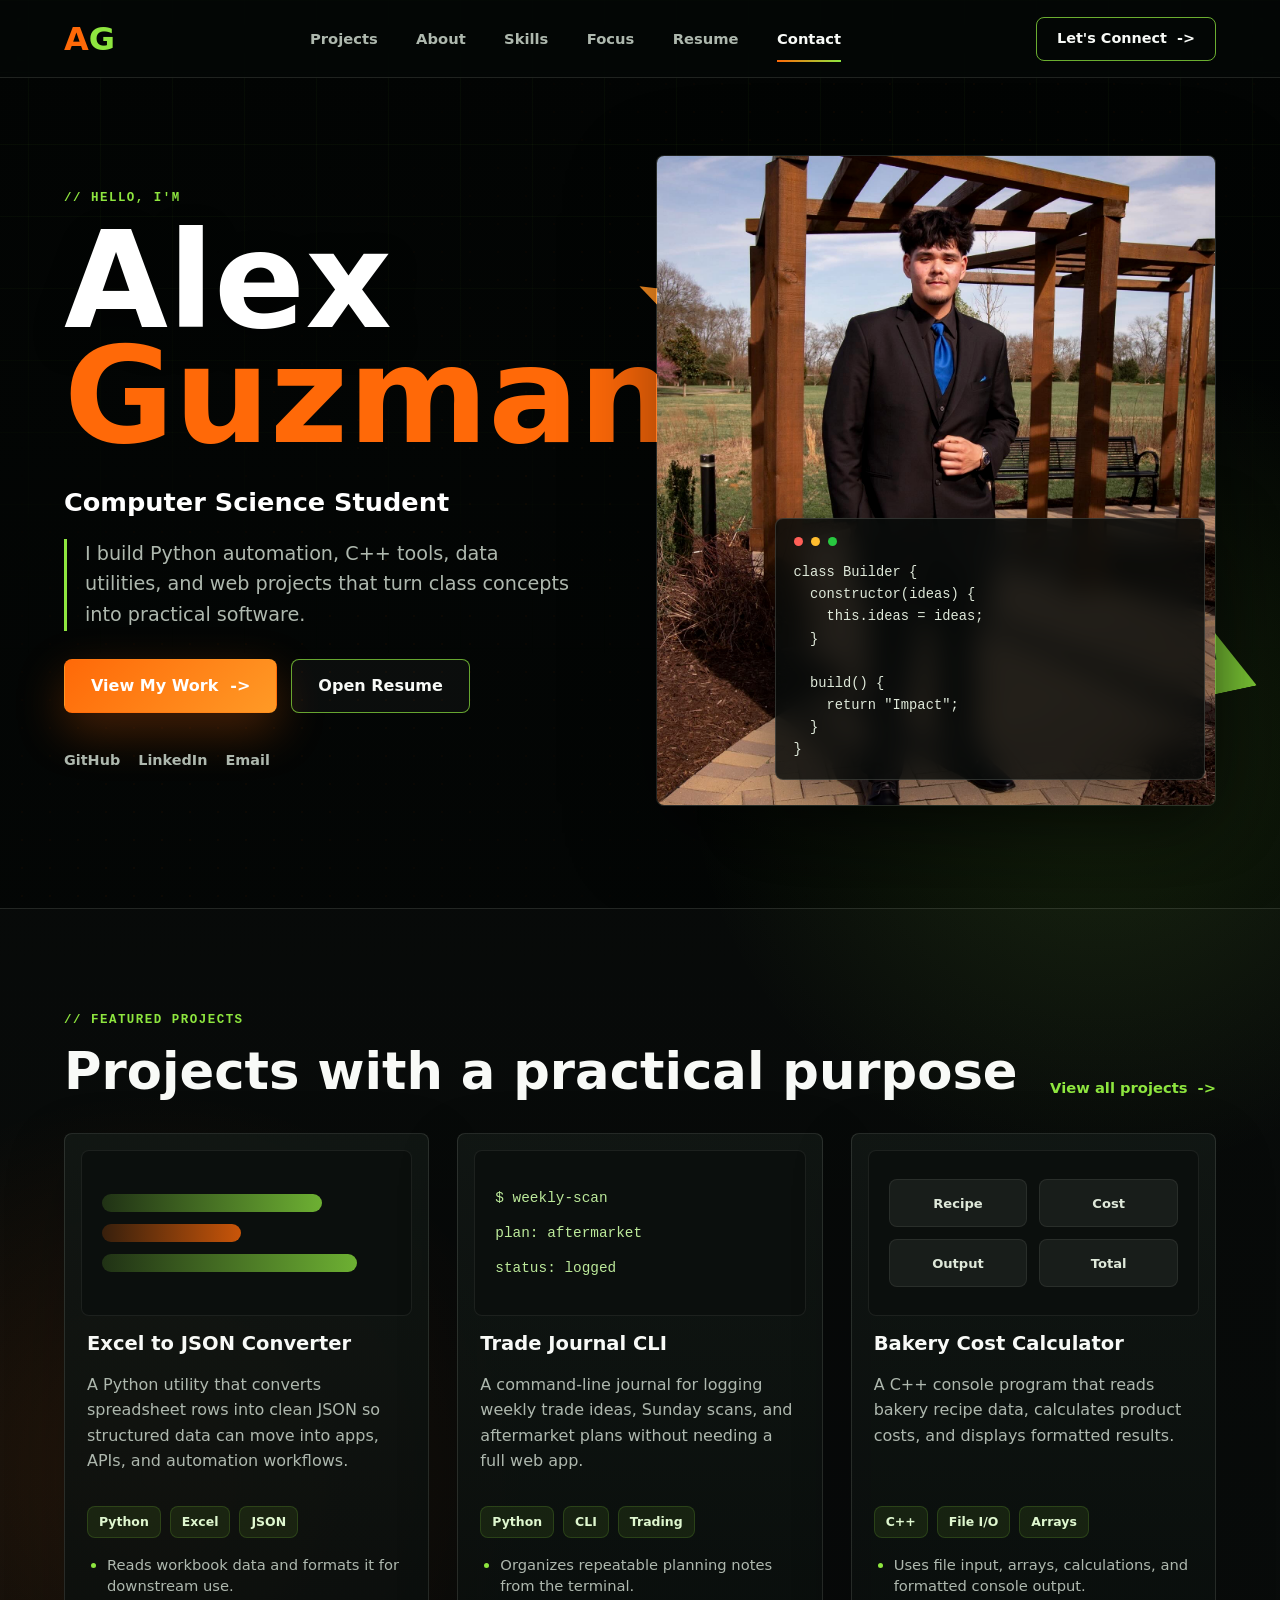
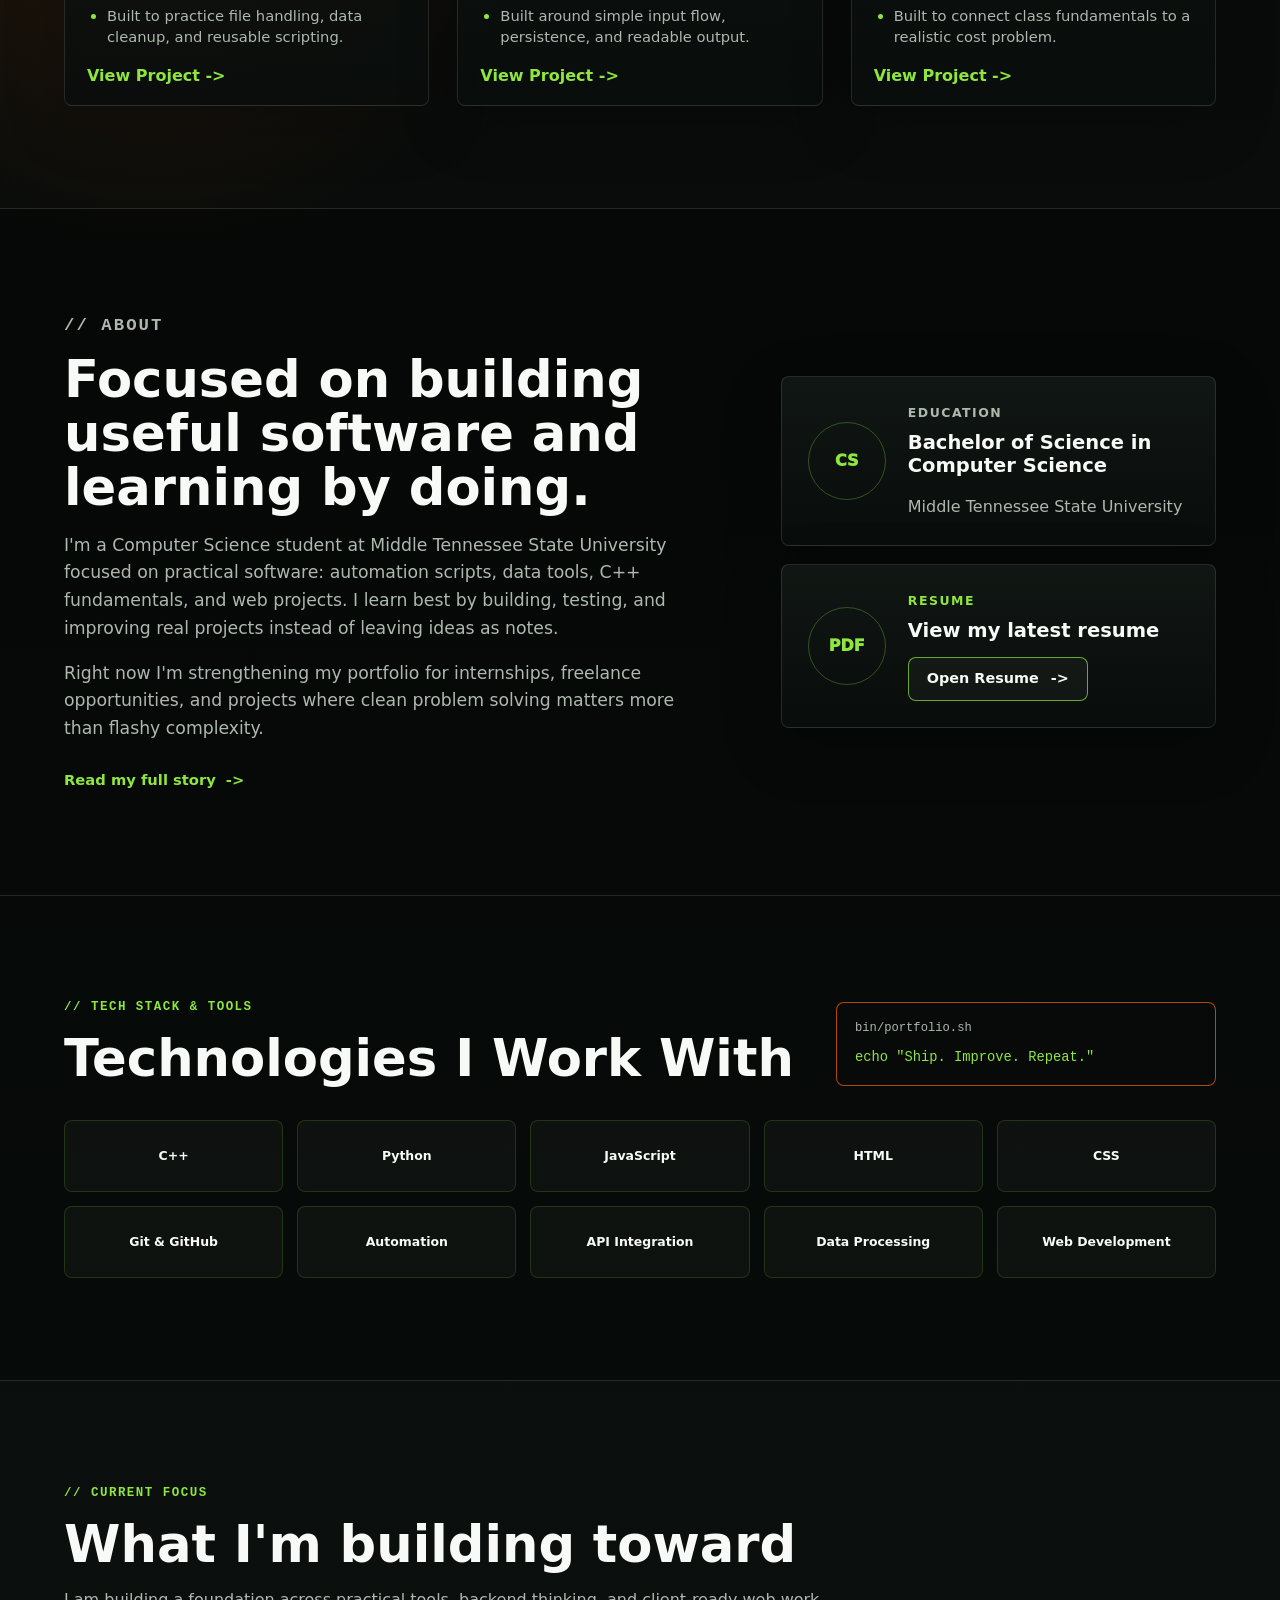
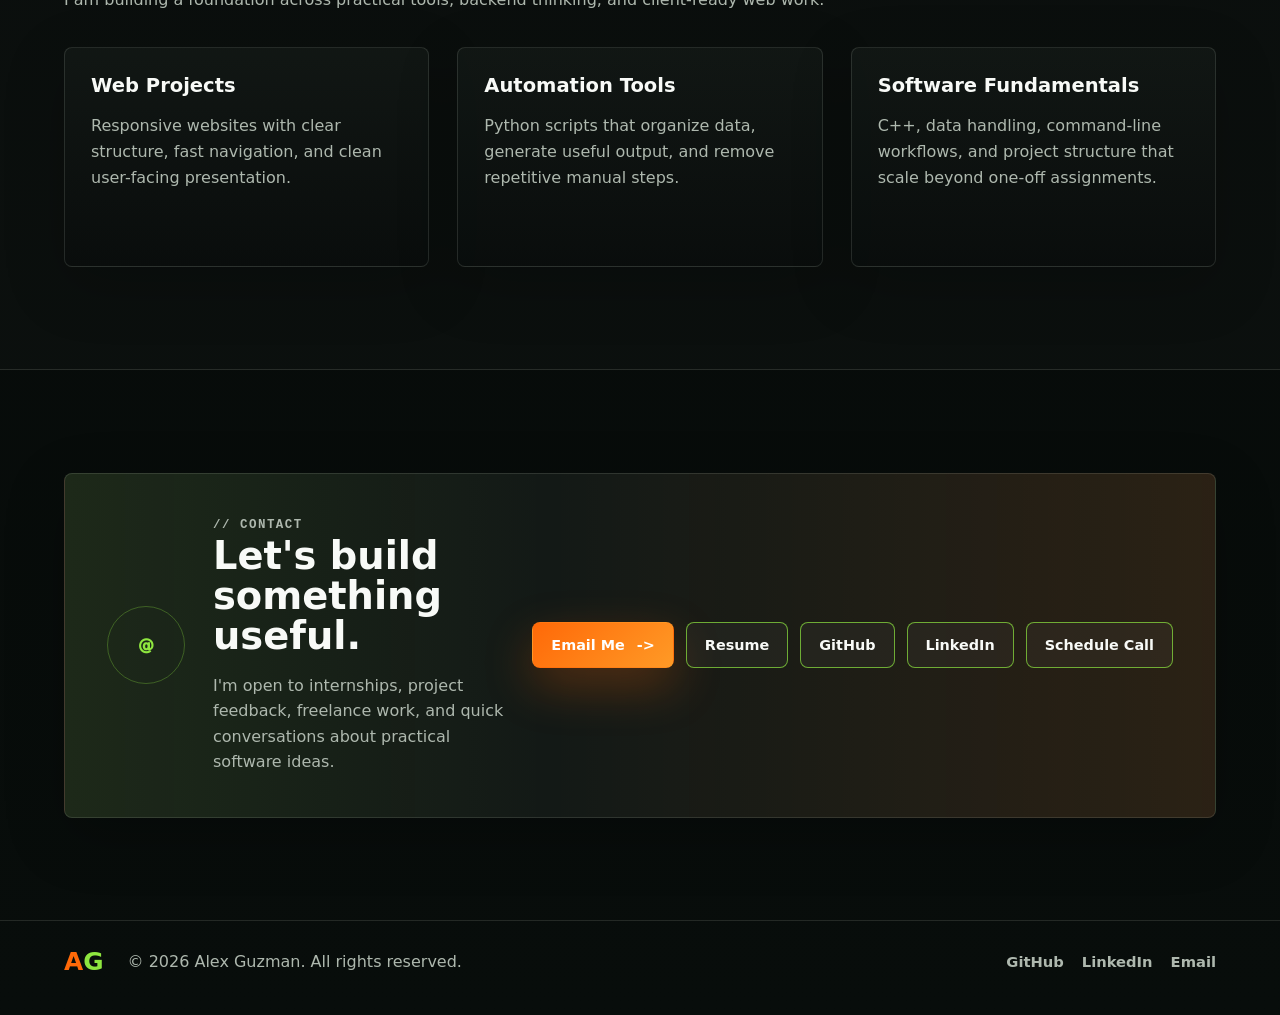
==== commit c6d84d3d: "New about page" ====
--- a/index.html
+++ b/index.html
@@ -9,6 +9,7 @@
   <meta property="og:type" content="website">
   <title>Alex Guzman | Python, C++ & Web Projects</title>
   <link rel="stylesheet" href="styles.css">
+  <link rel="stylesheet" href="https://assets.calendly.com/assets/external/widget.css">
 </head>
 <body>
   <div class="page-shell" id="top">
@@ -24,7 +25,7 @@
 
       <nav class="site-nav" aria-label="Primary navigation">
         <a href="#projects">Projects</a>
-        <a href="#about">About</a>
+        <a href="./about.html">About</a>
         <a href="#skills">Skills</a>
         <a href="#services">Focus</a>
         <a href="./resume.pdf" target="_blank" rel="noreferrer">Resume</a>
@@ -166,6 +167,7 @@
             Right now I'm strengthening my portfolio for internships, freelance opportunities, and projects
             where clean problem solving matters more than flashy complexity.
           </p>
+          <a class="text-link about-more-link" href="./about.html">Read my full story <span aria-hidden="true">-&gt;</span></a>
         </div>
         <div class="info-panels">
           <div class="education-panel">
@@ -243,13 +245,14 @@
         <div>
           <p class="eyebrow">// Contact</p>
           <h2>Let's build something useful.</h2>
-          <p>I'm open to internships, freelance work, project feedback, and conversations about practical software ideas.</p>
+          <p>I'm open to internships, project feedback, freelance work, and quick conversations about practical software ideas.</p>
         </div>
         <div class="contact-actions">
           <a class="button primary" href="mailto:guzmanalex06@icloud.com">Email Me <span aria-hidden="true">-&gt;</span></a>
           <a class="button secondary" href="./resume.pdf" target="_blank" rel="noreferrer">Resume</a>
           <a class="button secondary" href="https://github.com/AlexG2200" target="_blank" rel="noreferrer">GitHub</a>
           <a class="button secondary" href="https://www.linkedin.com/in/alex-guzman-22459b211/" target="_blank" rel="noreferrer">LinkedIn</a>
+          <a class="button secondary" href="#" onclick="Calendly.initPopupWidget({url: 'https://calendly.com/daepicgamer06/30min?background_color=050807&text_color=f8faf7&primary_color=ff6908'});return false;">Schedule Call</a>
         </div>
       </section>
     </main>
@@ -268,5 +271,6 @@
   </div>
 
   <script src="script.js"></script>
+  <script src="https://assets.calendly.com/assets/external/widget.js" async></script>
 </body>
 </html>
--- a/styles.css
+++ b/styles.css
@@ -524,6 +524,49 @@
   color: var(--orange);
 }
 
+.story-hero {
+  min-height: auto;
+  padding-bottom: clamp(34px, 5vw, 60px);
+}
+
+.story-hero h1 {
+  max-width: 980px;
+  font-size: clamp(3.8rem, 8vw, 7.4rem);
+}
+
+.story-section {
+  padding-top: 0;
+}
+
+.story-layout {
+  display: grid;
+  grid-template-columns: minmax(0, 1fr) minmax(300px, 0.42fr);
+  align-items: start;
+  gap: clamp(28px, 5vw, 70px);
+}
+
+.story-main {
+  max-width: 850px;
+}
+
+.story-main p {
+  margin: 0 0 24px;
+  color: var(--muted);
+  font-size: clamp(1.05rem, 1.5vw, 1.22rem);
+}
+
+.story-main p:first-child {
+  color: var(--ink);
+  font-size: clamp(1.2rem, 2vw, 1.48rem);
+  font-weight: 750;
+  line-height: 1.45;
+}
+
+.story-sidebar {
+  display: grid;
+  gap: 18px;
+}
+
 .projects-section,
 .services-section {
   border-top: 1px solid var(--line);
@@ -702,6 +745,10 @@
 .about-copy p {
   max-width: 720px;
   font-size: 1.08rem;
+}
+
+.about-more-link {
+  margin-top: 8px;
 }
 
 .info-panels {
@@ -931,6 +978,7 @@
 
   .hero,
   .project-detail-hero,
+  .story-layout,
   .info-section {
     grid-template-columns: 1fr;
   }
@@ -983,6 +1031,10 @@
   }
 
   .project-detail h1 {
+    font-size: clamp(3.2rem, 16vw, 5.8rem);
+  }
+
+  .story-hero h1 {
     font-size: clamp(3.2rem, 16vw, 5.8rem);
   }
 
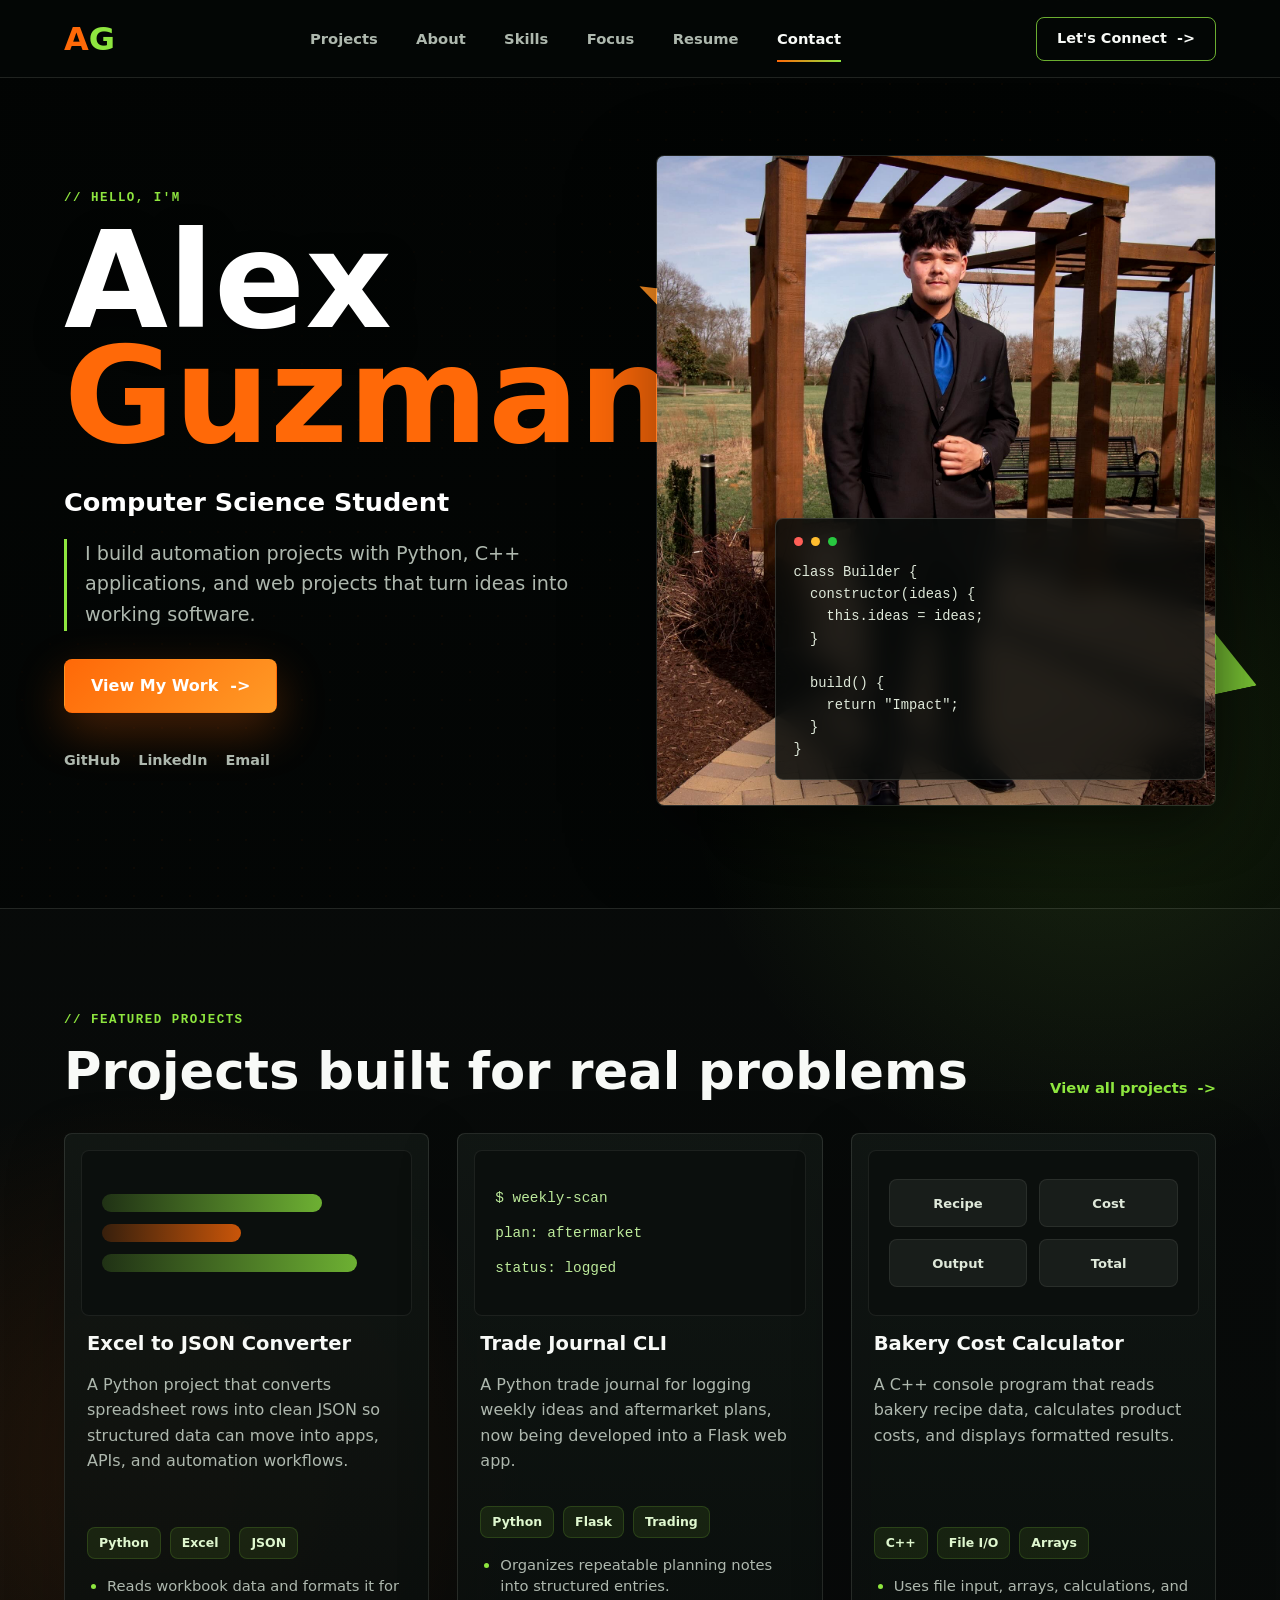
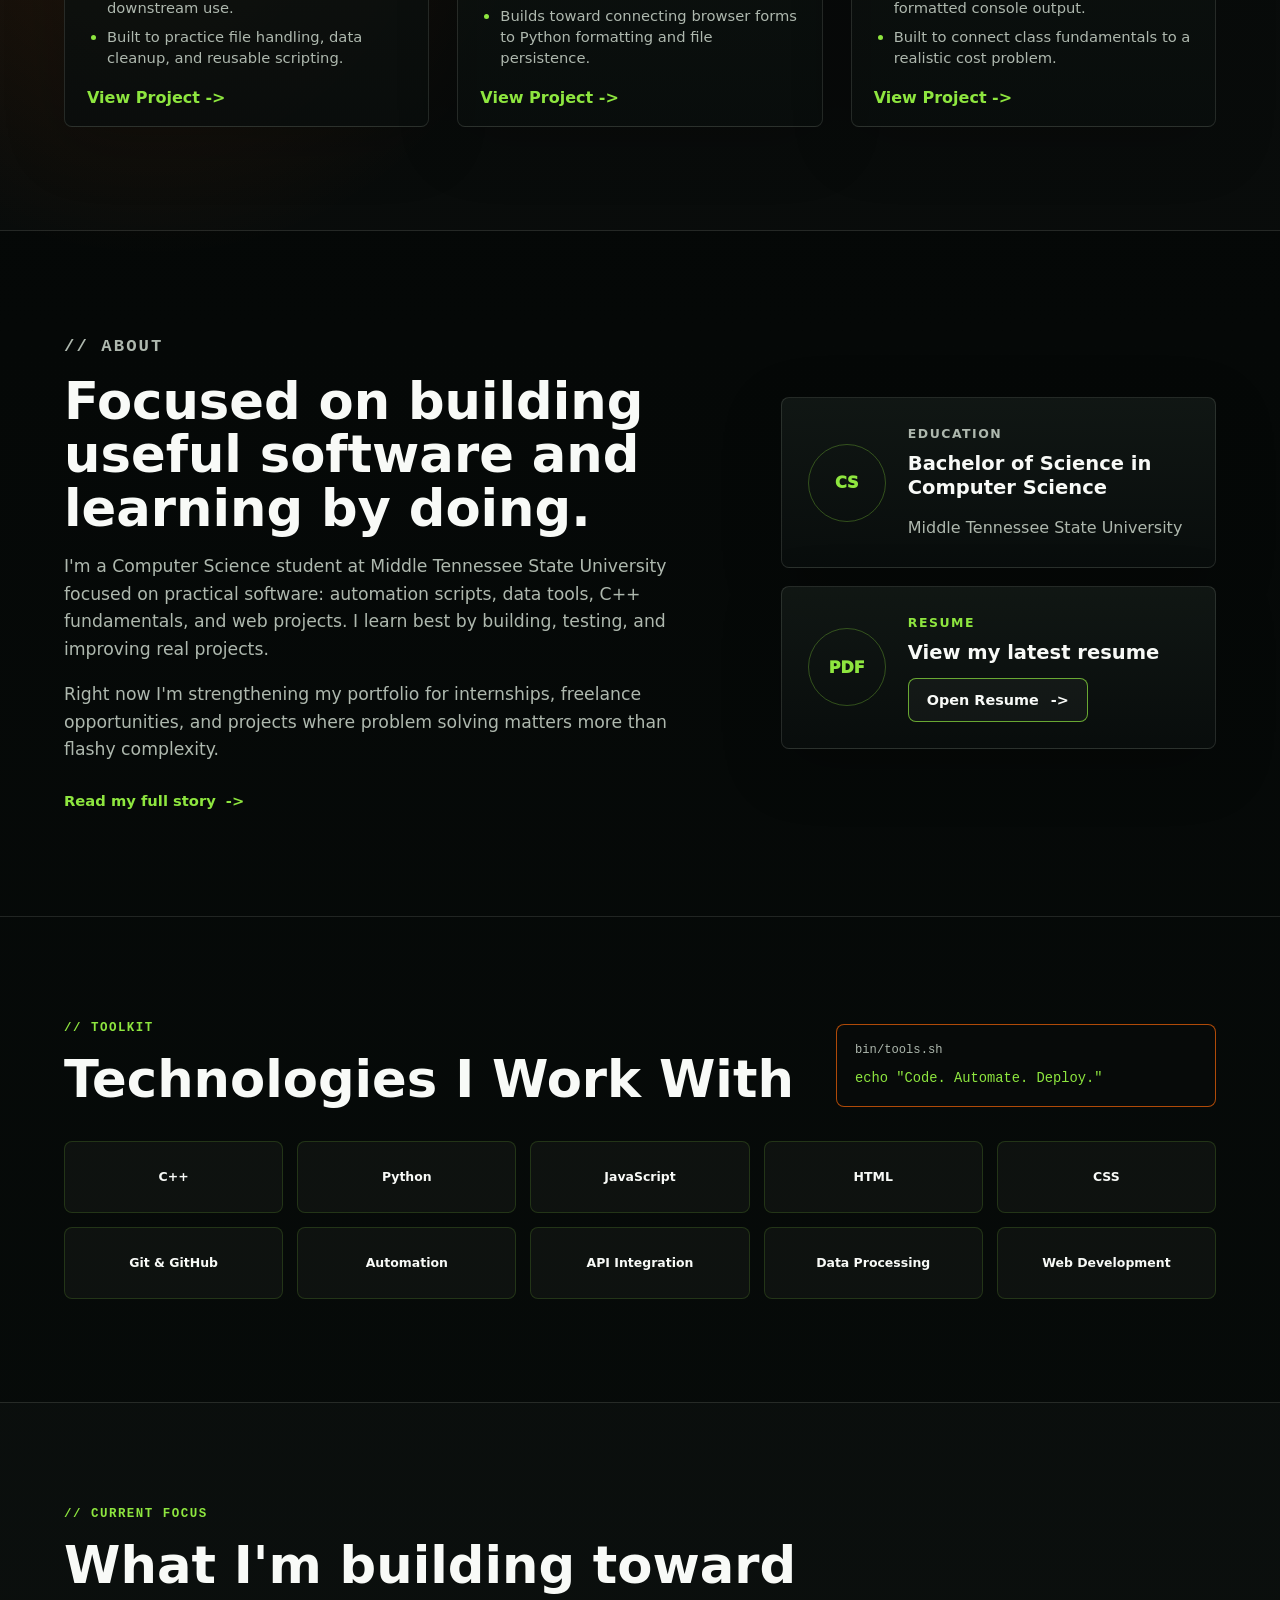
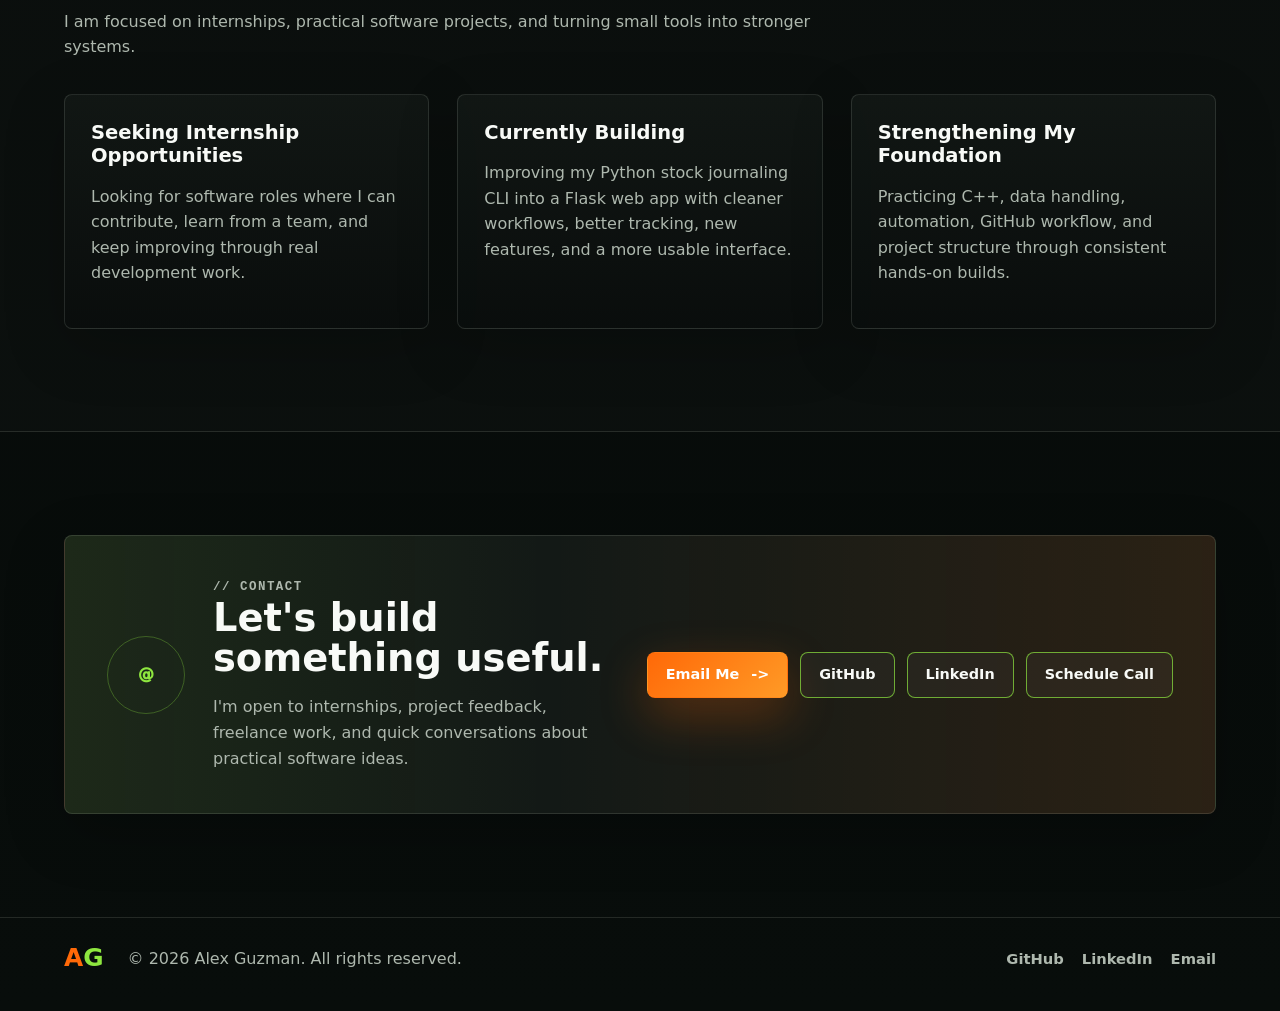
==== commit c5692c84: "final portfolio touches" ====
--- a/index.html
+++ b/index.html
@@ -42,12 +42,11 @@
           <h1><span>Alex</span>Guzman</h1>
           <p class="hero-title">Computer Science Student</p>
           <p class="hero-intro">
-            I build Python automation, C++ tools, data utilities, and web projects that turn class concepts
-            into practical software.
+            I build automation projects with Python, C++ applications, and web projects that turn ideas
+            into working software.
           </p>
           <div class="hero-actions">
             <a class="button primary" href="#projects">View My Work <span aria-hidden="true">-&gt;</span></a>
-            <a class="button secondary" href="./resume.pdf" target="_blank" rel="noreferrer">Open Resume</a>
           </div>
           <div class="social-row" aria-label="Social links">
             <a href="https://github.com/AlexG2200" target="_blank" rel="noreferrer">GitHub</a>
@@ -85,7 +84,7 @@
         <div class="section-heading row-heading">
           <div>
             <p class="eyebrow">// Featured Projects</p>
-            <h2>Projects with a practical purpose</h2>
+            <h2>Projects built for real problems</h2>
           </div>
           <a class="text-link" href="https://github.com/AlexG2200" target="_blank" rel="noreferrer">View all projects <span aria-hidden="true">-&gt;</span></a>
         </div>
@@ -98,7 +97,7 @@
               <span></span>
             </div>
             <h3>Excel to JSON Converter</h3>
-            <p>A Python utility that converts spreadsheet rows into clean JSON so structured data can move into apps, APIs, and automation workflows.</p>
+            <p>A Python project that converts spreadsheet rows into clean JSON so structured data can move into apps, APIs, and automation workflows.</p>
             <div class="tag-row">
               <span>Python</span>
               <span>Excel</span>
@@ -108,7 +107,7 @@
               <li>Reads workbook data and formats it for downstream use.</li>
               <li>Built to practice file handling, data cleanup, and reusable scripting.</li>
             </ul>
-            <a href="./projects/excel-to-json.html">View Project <span aria-hidden="true">-&gt;</span></a>
+            <a href="pages/excel-to-json.html">View Project <span aria-hidden="true">-&gt;</span></a>
           </article>
 
           <article class="project-card reveal delay-2">
@@ -118,17 +117,17 @@
               <span>status: logged</span>
             </div>
             <h3>Trade Journal CLI</h3>
-            <p>A command-line journal for logging weekly trade ideas, Sunday scans, and aftermarket plans without needing a full web app.</p>
+            <p>A Python trade journal for logging weekly ideas and aftermarket plans, now being developed into a Flask web app.</p>
             <div class="tag-row">
               <span>Python</span>
-              <span>CLI</span>
+              <span>Flask</span>
               <span>Trading</span>
             </div>
             <ul class="project-points">
-              <li>Organizes repeatable planning notes from the terminal.</li>
-              <li>Built around simple input flow, persistence, and readable output.</li>
+              <li>Organizes repeatable planning notes into structured entries.</li>
+              <li>Builds toward connecting browser forms to Python formatting and file persistence.</li>
             </ul>
-            <a href="./projects/trade-journal-cli.html">View Project <span aria-hidden="true">-&gt;</span></a>
+            <a href="pages/trade-journal-cli.html">View Project <span aria-hidden="true">-&gt;</span></a>
           </article>
 
           <article class="project-card reveal delay-3">
@@ -149,7 +148,7 @@
               <li>Uses file input, arrays, calculations, and formatted console output.</li>
               <li>Built to connect class fundamentals to a realistic cost problem.</li>
             </ul>
-            <a href="./projects/bakery-cost-calculator.html">View Project <span aria-hidden="true">-&gt;</span></a>
+            <a href="pages/bakery-cost-calculator.html">View Project <span aria-hidden="true">-&gt;</span></a>
           </article>
         </div>
       </section>
@@ -161,11 +160,11 @@
           <p>
             I'm a Computer Science student at Middle Tennessee State University focused on practical software:
             automation scripts, data tools, C++ fundamentals, and web projects. I learn best by building,
-            testing, and improving real projects instead of leaving ideas as notes.
+            testing, and improving real projects.
           </p>
           <p>
             Right now I'm strengthening my portfolio for internships, freelance opportunities, and projects
-            where clean problem solving matters more than flashy complexity.
+            where problem solving matters more than flashy complexity.
           </p>
           <a class="text-link about-more-link" href="./about.html">Read my full story <span aria-hidden="true">-&gt;</span></a>
         </div>
@@ -192,12 +191,12 @@
       <section class="section skills-section reveal" id="skills">
         <div class="section-heading row-heading">
           <div>
-            <p class="eyebrow">// Tech Stack &amp; Tools</p>
+            <p class="eyebrow">// Toolkit</p>
             <h2>Technologies I Work With</h2>
           </div>
           <div class="mini-terminal" aria-hidden="true">
-            <span>bin/portfolio.sh</span>
-            <code>echo "Ship. Improve. Repeat."</code>
+            <span>bin/tools.sh</span>
+            <code>echo "Code. Automate. Deploy."</code>
           </div>
         </div>
 
@@ -220,22 +219,22 @@
           <p class="eyebrow">// Current Focus</p>
           <h2>What I'm building toward</h2>
           <p class="section-copy">
-            I am building a foundation across practical tools, backend thinking, and client-ready web work.
+            I am focused on internships, practical software projects, and turning small tools into stronger systems.
           </p>
         </div>
 
         <div class="services-grid">
           <article class="service-card reveal delay-1">
-            <h3>Web Projects</h3>
-            <p>Responsive websites with clear structure, fast navigation, and clean user-facing presentation.</p>
+            <h3>Seeking Internship Opportunities</h3>
+            <p>Looking for software roles where I can contribute, learn from a team, and keep improving through real development work.</p>
           </article>
           <article class="service-card reveal delay-2">
-            <h3>Automation Tools</h3>
-            <p>Python scripts that organize data, generate useful output, and remove repetitive manual steps.</p>
+            <h3>Currently Building</h3>
+            <p>Improving my Python stock journaling CLI into a Flask web app with cleaner workflows, better tracking, new features, and a more usable interface.</p>
           </article>
           <article class="service-card reveal delay-3">
-            <h3>Software Fundamentals</h3>
-            <p>C++, data handling, command-line workflows, and project structure that scale beyond one-off assignments.</p>
+            <h3>Strengthening My Foundation</h3>
+            <p>Practicing C++, data handling, automation, GitHub workflow, and project structure through consistent hands-on builds.</p>
           </article>
         </div>
       </section>
@@ -249,10 +248,9 @@
         </div>
         <div class="contact-actions">
           <a class="button primary" href="mailto:guzmanalex06@icloud.com">Email Me <span aria-hidden="true">-&gt;</span></a>
-          <a class="button secondary" href="./resume.pdf" target="_blank" rel="noreferrer">Resume</a>
           <a class="button secondary" href="https://github.com/AlexG2200" target="_blank" rel="noreferrer">GitHub</a>
           <a class="button secondary" href="https://www.linkedin.com/in/alex-guzman-22459b211/" target="_blank" rel="noreferrer">LinkedIn</a>
-          <a class="button secondary" href="#" onclick="Calendly.initPopupWidget({url: 'https://calendly.com/daepicgamer06/30min?background_color=050807&text_color=f8faf7&primary_color=ff6908'});return false;">Schedule Call</a>
+          <a class="button secondary" href="https://calendly.com/daepicgamer06/30min?background_color=050807&text_color=f8faf7&primary_color=ff6908" target="_blank" rel="noreferrer" data-calendly-url="https://calendly.com/daepicgamer06/30min?background_color=050807&text_color=f8faf7&primary_color=ff6908">Schedule Call</a>
         </div>
       </section>
     </main>
--- a/styles.css
+++ b/styles.css
@@ -34,20 +34,6 @@
   overflow-x: hidden;
 }
 
-body::before {
-  content: "";
-  position: fixed;
-  inset: 0;
-  z-index: -2;
-  pointer-events: none;
-  background-image:
-    linear-gradient(rgba(142, 230, 63, 0.055) 1px, transparent 1px),
-    linear-gradient(90deg, rgba(142, 230, 63, 0.045) 1px, transparent 1px);
-  background-position: center top;
-  background-size: 72px 72px;
-  mask-image: linear-gradient(to bottom, black 0%, transparent 76%);
-}
-
 body::after {
   content: "";
   position: fixed;
@@ -459,6 +445,14 @@
   gap: clamp(34px, 6vw, 82px);
 }
 
+.project-detail-hero .tag-row {
+  margin-top: 10px;
+}
+
+.trade-project-hero {
+  grid-template-columns: minmax(0, 860px);
+}
+
 .project-detail h1 {
   max-width: 860px;
   font-size: clamp(3.6rem, 8vw, 7rem);
@@ -524,6 +518,434 @@
   color: var(--orange);
 }
 
+.project-facts {
+  display: grid;
+  grid-template-columns: repeat(3, minmax(0, 1fr));
+  border: 1px solid var(--line);
+  border-radius: 8px;
+  background: rgba(13, 18, 16, 0.82);
+  box-shadow: var(--shadow);
+}
+
+.project-facts div {
+  min-width: 0;
+  padding: 24px 18px;
+  text-align: center;
+}
+
+.project-facts div + div {
+  border-left: 1px solid var(--line);
+}
+
+.project-facts strong,
+.project-facts span {
+  display: block;
+}
+
+.project-facts strong {
+  color: var(--orange);
+  font-size: clamp(2rem, 4vw, 3.2rem);
+  line-height: 1;
+}
+
+.project-facts span {
+  margin-top: 10px;
+  color: var(--muted);
+  font-size: 0.82rem;
+  font-weight: 800;
+}
+
+.project-story-section {
+  display: grid;
+  grid-template-columns: minmax(0, 1fr) minmax(280px, 0.42fr);
+  align-items: start;
+  gap: clamp(30px, 6vw, 80px);
+  border-top: 1px solid var(--line);
+}
+
+.project-story-copy {
+  max-width: 800px;
+}
+
+.project-story-copy p:not(.eyebrow),
+.story-callout p {
+  color: var(--muted);
+  font-size: 1.08rem;
+}
+
+.story-callout {
+  padding: 26px;
+  border-left: 3px solid var(--green);
+  background: rgba(232, 242, 229, 0.035);
+}
+
+.story-callout h3 {
+  font-size: 1.45rem;
+}
+
+.walkthrough-section {
+  border-top: 1px solid var(--line);
+  border-bottom: 1px solid var(--line);
+  background: rgba(255, 255, 255, 0.018);
+}
+
+.walkthrough-shell {
+  overflow: hidden;
+  border: 1px solid rgba(232, 242, 229, 0.16);
+  border-radius: 8px;
+  background: #080b0a;
+  box-shadow: var(--shadow);
+}
+
+.walkthrough-toolbar,
+.walkthrough-result-copy,
+.walkthrough-downloads {
+  display: flex;
+  align-items: center;
+  justify-content: space-between;
+  gap: 18px;
+}
+
+.walkthrough-toolbar {
+  min-height: 78px;
+  padding: 14px 18px;
+  border-bottom: 1px solid var(--line);
+}
+
+.walkthrough-toolbar strong,
+.walkthrough-result-copy strong {
+  display: block;
+  color: var(--ink);
+}
+
+.output-note {
+  color: var(--muted);
+  font-size: 0.72rem;
+  font-weight: 700;
+}
+
+.walkthrough-step-label {
+  display: block;
+  color: var(--green);
+  font-family: "Cascadia Code", Consolas, monospace;
+  font-size: 0.72rem;
+  font-weight: 900;
+  text-transform: uppercase;
+}
+
+.walkthrough-run:disabled {
+  cursor: wait;
+  opacity: 0.7;
+  transform: none;
+}
+
+.walkthrough-grid {
+  display: grid;
+  grid-template-columns: minmax(0, 1.18fr) minmax(320px, 0.82fr);
+}
+
+.trade-walkthrough-grid {
+  display: grid;
+  grid-template-columns: minmax(320px, 0.8fr) minmax(0, 1.2fr);
+}
+
+.trade-entry-form {
+  min-width: 0;
+  border-right: 1px solid var(--line);
+}
+
+.trade-form-fields {
+  padding: 20px;
+}
+
+.trade-form-fields label {
+  display: block;
+  margin: 16px 0 7px;
+  color: var(--muted);
+  font-size: 0.82rem;
+  font-weight: 850;
+}
+
+.trade-form-fields label:first-child {
+  margin-top: 0;
+}
+
+.trade-form-fields input,
+.trade-form-fields select,
+.trade-form-fields textarea {
+  width: 100%;
+  padding: 11px 12px;
+  border: 1px solid rgba(232, 242, 229, 0.18);
+  border-radius: 6px;
+  outline: none;
+  background: #0d1210;
+  color: var(--ink);
+  font: inherit;
+}
+
+.trade-form-fields textarea {
+  min-height: 126px;
+  resize: vertical;
+}
+
+.trade-form-fields input:focus,
+.trade-form-fields select:focus,
+.trade-form-fields textarea:focus {
+  border-color: var(--green);
+  box-shadow: 0 0 0 3px rgba(142, 230, 63, 0.1);
+}
+
+.trade-form-fields .button {
+  width: 100%;
+  margin-top: 18px;
+}
+
+.trade-output {
+  min-height: 100%;
+}
+
+.trade-result {
+  border-top: 1px solid var(--line);
+}
+
+.bakery-formula-card code {
+  color: #d9f8c4;
+  line-height: 1.7;
+}
+
+.ingredient-price-scroll {
+  overflow-x: auto;
+  border-top: 1px solid var(--line);
+}
+
+.ingredient-price-row {
+  display: grid;
+  grid-template-columns: repeat(7, minmax(70px, 1fr));
+  align-items: center;
+  min-width: 680px;
+  padding: 12px 14px;
+  color: var(--muted);
+  font-size: 0.76rem;
+}
+
+.ingredient-price-row span {
+  color: var(--green);
+  font-weight: 850;
+  text-transform: uppercase;
+}
+
+.ingredient-price-row code {
+  color: #dfe9da;
+  text-align: center;
+}
+
+.bakery-terminal {
+  min-height: 304px;
+}
+
+.bakery-results-table {
+  min-width: 420px;
+}
+
+.bakery-results-table th:last-child,
+.bakery-results-table td:last-child {
+  text-align: right;
+}
+
+.bakery-results-table .highest-cost-row {
+  background: rgba(255, 105, 8, 0.09);
+  color: var(--ink);
+  font-weight: 850;
+}
+
+.bakery-result-note {
+  margin: 0;
+  padding: 16px 18px;
+  border-top: 1px solid var(--line);
+  color: var(--muted);
+}
+
+.bakery-result-note strong {
+  color: var(--orange);
+}
+
+.walkthrough-pane {
+  min-width: 0;
+}
+
+.walkthrough-pane + .walkthrough-pane {
+  border-left: 1px solid var(--line);
+}
+
+.walkthrough-pane-header {
+  min-height: 42px;
+  display: flex;
+  align-items: center;
+  justify-content: space-between;
+  gap: 18px;
+  padding: 0 16px;
+  border-bottom: 1px solid var(--line);
+  color: var(--muted);
+  font-family: "Cascadia Code", Consolas, monospace;
+  font-size: 0.74rem;
+}
+
+.spreadsheet-scroll {
+  overflow-x: auto;
+}
+
+.spreadsheet-preview {
+  width: 100%;
+  min-width: 680px;
+  border-collapse: collapse;
+  color: #dfe9da;
+  font-size: 0.82rem;
+}
+
+.spreadsheet-preview th,
+.spreadsheet-preview td {
+  height: 48px;
+  padding: 0 14px;
+  border-right: 1px solid rgba(232, 242, 229, 0.08);
+  border-bottom: 1px solid rgba(232, 242, 229, 0.08);
+  text-align: left;
+  white-space: nowrap;
+}
+
+.spreadsheet-preview th {
+  background: rgba(142, 230, 63, 0.09);
+  color: var(--green);
+  font-size: 0.72rem;
+  text-transform: uppercase;
+}
+
+.spreadsheet-preview .empty-cell {
+  color: #7d877e;
+  font-style: italic;
+}
+
+.spreadsheet-preview .invalid-row {
+  background: rgba(255, 105, 8, 0.08);
+}
+
+.terminal-pane {
+  background: #050706;
+}
+
+.walkthrough-terminal {
+  min-height: 240px;
+  padding: 22px;
+}
+
+.walkthrough-terminal code {
+  color: #c9f4aa;
+  line-height: 1.75;
+}
+
+.walkthrough-result {
+  border-top: 1px solid var(--line);
+}
+
+.walkthrough-result[hidden] {
+  display: none;
+}
+
+.walkthrough-result-copy {
+  min-height: 66px;
+  padding: 12px 18px;
+  border-bottom: 1px solid var(--line);
+}
+
+.result-badge {
+  padding: 5px 9px;
+  border: 1px solid rgba(142, 230, 63, 0.3);
+  border-radius: 8px;
+  background: rgba(142, 230, 63, 0.09);
+  color: #dff7cf;
+  font-size: 0.76rem;
+  font-weight: 850;
+}
+
+.json-preview {
+  max-height: 390px;
+  padding: 22px;
+  overflow: auto;
+  background: rgba(255, 105, 8, 0.025);
+}
+
+.json-preview code {
+  color: #e7ece5;
+  line-height: 1.65;
+}
+
+.walkthrough-downloads {
+  justify-content: flex-start;
+  flex-wrap: wrap;
+  padding: 18px;
+  border-top: 1px solid var(--line);
+}
+
+.walkthrough-downloads .button {
+  min-height: 44px;
+  padding: 0 18px;
+  font-size: 0.86rem;
+}
+
+.process-section {
+  border-bottom: 1px solid var(--line);
+}
+
+.process-list {
+  display: grid;
+  grid-template-columns: repeat(5, minmax(0, 1fr));
+  margin: 0;
+  padding: 0;
+  list-style: none;
+}
+
+.process-list li {
+  min-width: 0;
+  padding: 22px;
+  border-top: 1px solid var(--line);
+  border-bottom: 1px solid var(--line);
+}
+
+.process-list li + li {
+  border-left: 1px solid var(--line);
+}
+
+.process-list > li > span {
+  color: var(--orange);
+  font-family: "Cascadia Code", Consolas, monospace;
+  font-size: 0.78rem;
+  font-weight: 900;
+}
+
+.process-list h3 {
+  margin-top: 18px;
+}
+
+.process-list p {
+  margin-bottom: 0;
+  color: var(--muted);
+  font-size: 0.92rem;
+}
+
+.learning-grid {
+  display: grid;
+  grid-template-columns: repeat(2, minmax(0, 1fr));
+  gap: 24px;
+}
+
+.learning-panel {
+  grid-row: span 2;
+}
+
+.learning-panel p {
+  color: var(--muted);
+  font-size: 1.06rem;
+}
+
 .story-hero {
   min-height: auto;
   padding-bottom: clamp(34px, 5vw, 60px);
@@ -532,6 +954,11 @@
 .story-hero h1 {
   max-width: 980px;
   font-size: clamp(3.8rem, 8vw, 7.4rem);
+  line-height: 0.92;
+}
+
+.story-hero .hero-intro {
+  margin-top: 28px;
 }
 
 .story-section {
@@ -546,7 +973,7 @@
 }
 
 .story-main {
-  max-width: 850px;
+  max-width: 70ch;
 }
 
 .story-main p {
@@ -565,6 +992,14 @@
 .story-sidebar {
   display: grid;
   gap: 18px;
+}
+
+.story-sidebar .detail-panel:first-child {
+  grid-row: auto;
+}
+
+.story-sidebar h2 {
+  font-size: 1.22rem;
 }
 
 .projects-section,
@@ -978,6 +1413,7 @@
 
   .hero,
   .project-detail-hero,
+  .project-story-section,
   .story-layout,
   .info-section {
     grid-template-columns: 1fr;
@@ -1008,6 +1444,36 @@
     grid-row: auto;
   }
 
+  .walkthrough-grid {
+    grid-template-columns: 1fr;
+  }
+
+  .trade-walkthrough-grid {
+    grid-template-columns: 1fr;
+  }
+
+  .trade-entry-form {
+    border-right: 0;
+    border-bottom: 1px solid var(--line);
+  }
+
+  .walkthrough-pane + .walkthrough-pane {
+    border-top: 1px solid var(--line);
+    border-left: 0;
+  }
+
+  .process-list {
+    grid-template-columns: repeat(2, minmax(0, 1fr));
+  }
+
+  .process-list li + li {
+    border-left: 0;
+  }
+
+  .process-list li:nth-child(even) {
+    border-left: 1px solid var(--line);
+  }
+
   .skills-grid {
     grid-template-columns: repeat(3, minmax(0, 1fr));
   }
@@ -1036,6 +1502,39 @@
 
   .story-hero h1 {
     font-size: clamp(3.2rem, 16vw, 5.8rem);
+  }
+
+  .project-facts,
+  .learning-grid,
+  .process-list {
+    grid-template-columns: 1fr;
+  }
+
+  .project-facts div + div {
+    border-top: 1px solid var(--line);
+    border-left: 0;
+  }
+
+  .walkthrough-toolbar,
+  .walkthrough-result-copy {
+    align-items: flex-start;
+    flex-direction: column;
+  }
+
+  .walkthrough-run {
+    width: 100%;
+  }
+
+  .process-list li:nth-child(even) {
+    border-left: 0;
+  }
+
+  .process-list li + li {
+    border-top: 0;
+  }
+
+  .learning-panel {
+    grid-row: auto;
   }
 
   .hero-art {
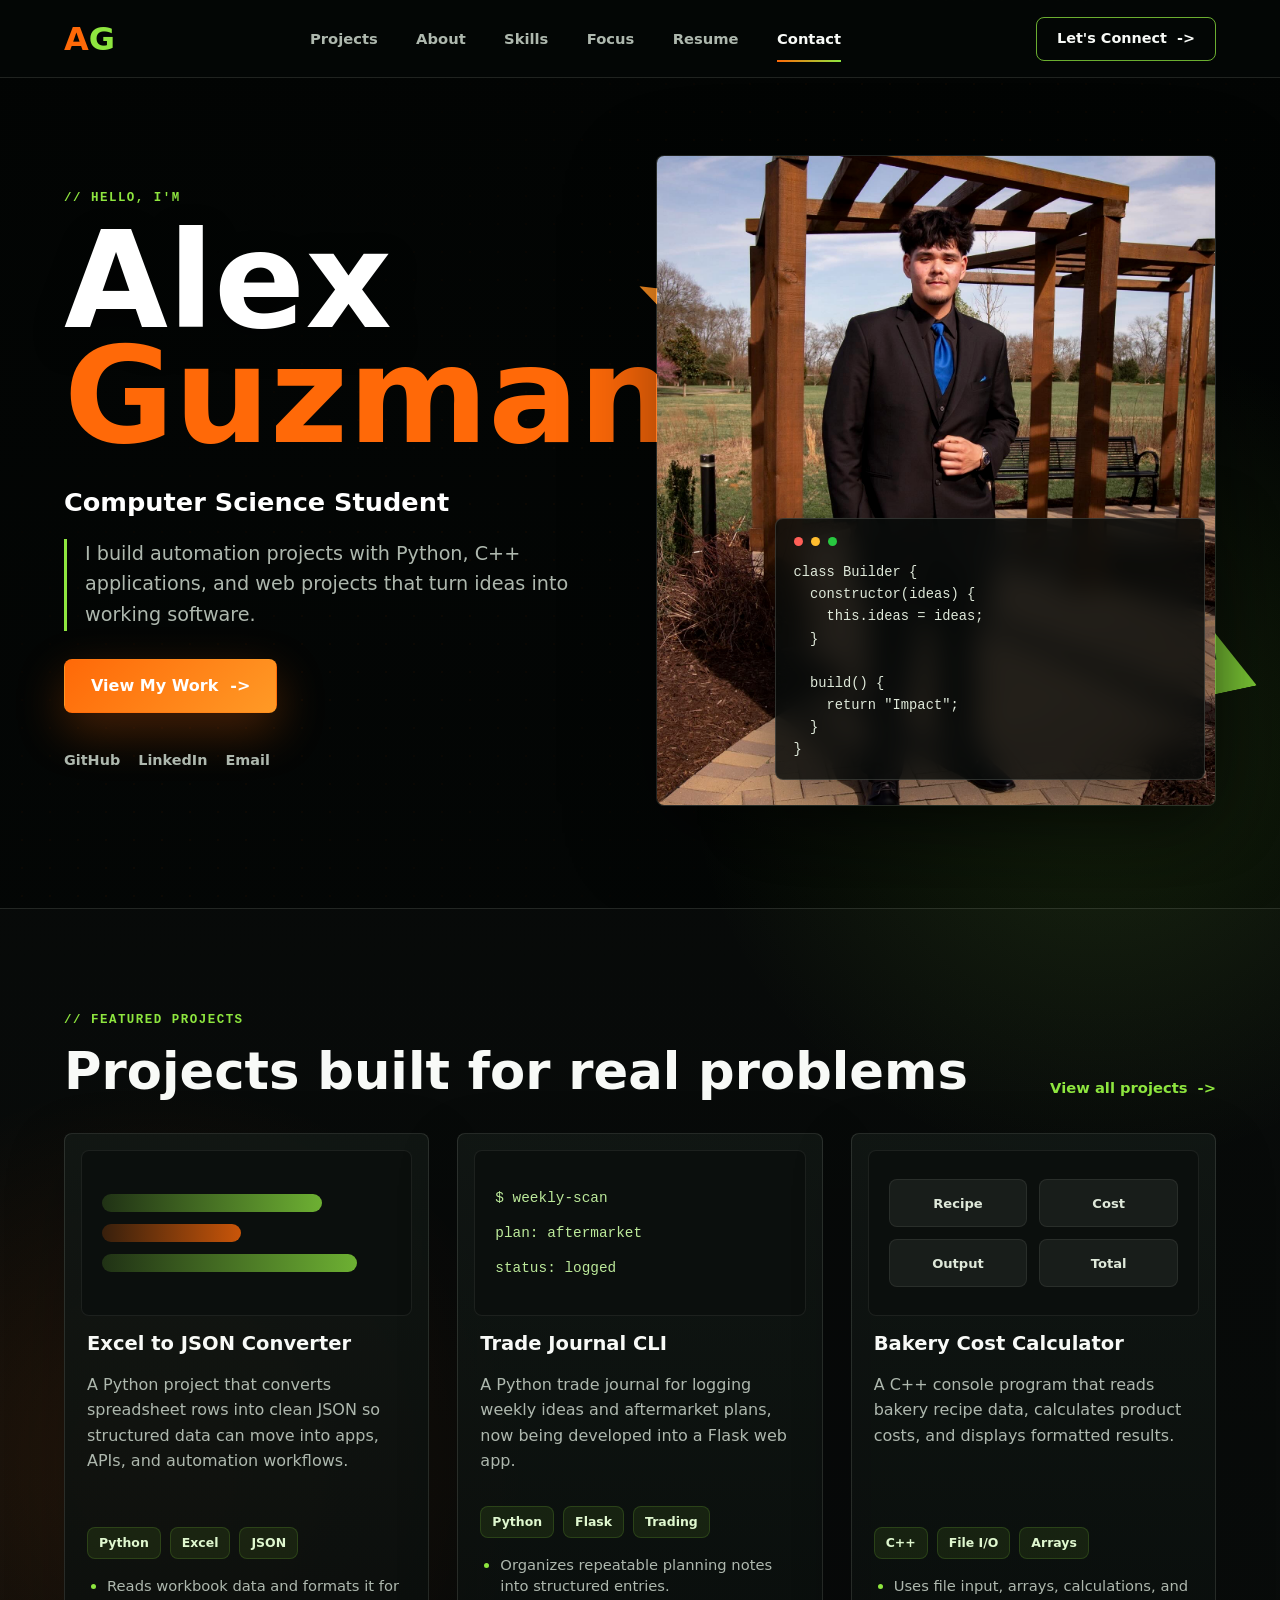
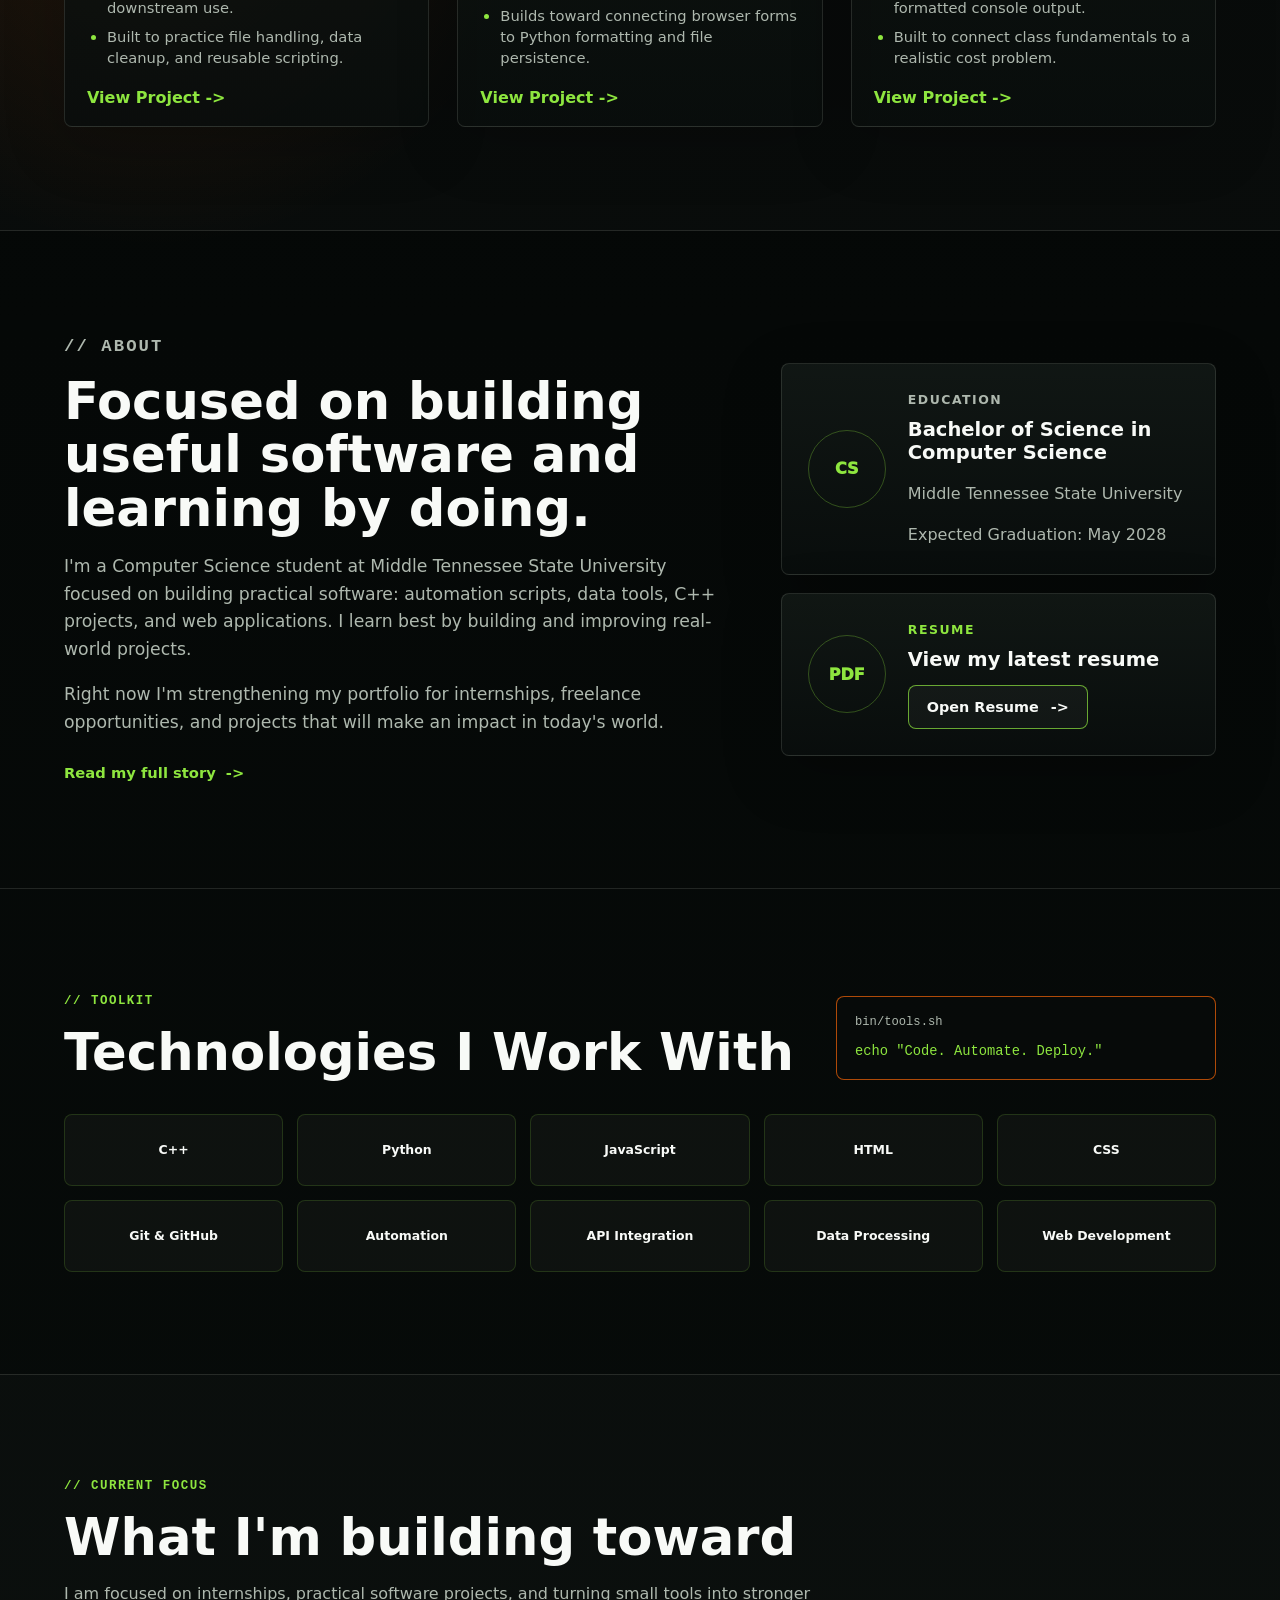
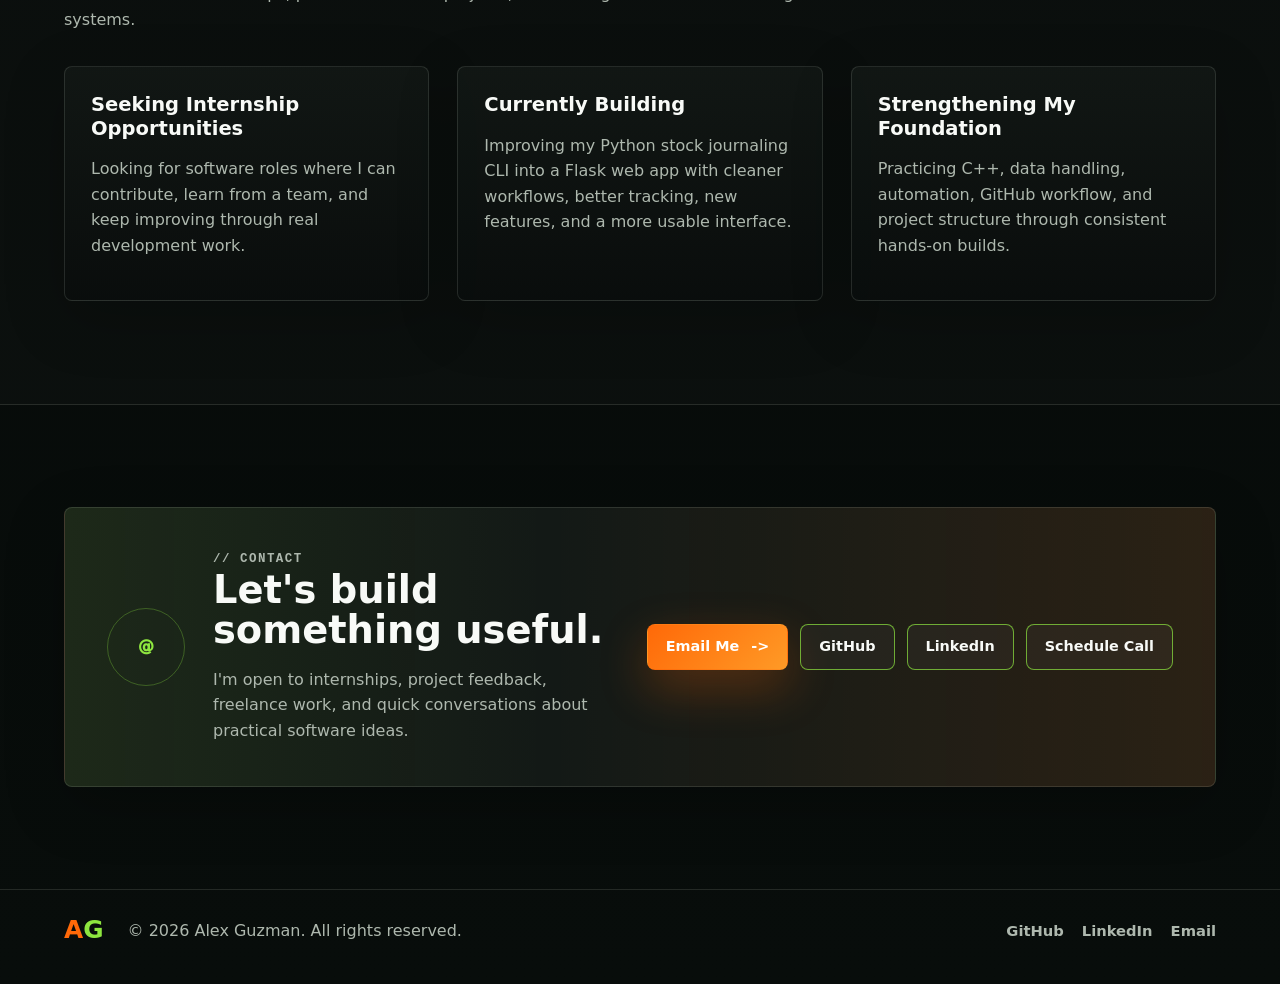
==== commit cb32c4d7: "minor fixes" ====
--- a/index.html
+++ b/index.html
@@ -158,13 +158,13 @@
           <p class="eyebrow">// About</p>
           <h2>Focused on building useful software and learning by doing.</h2>
           <p>
-            I'm a Computer Science student at Middle Tennessee State University focused on practical software:
-            automation scripts, data tools, C++ fundamentals, and web projects. I learn best by building,
-            testing, and improving real projects.
+            I'm a Computer Science student at Middle Tennessee State University focused on building practical software:
+            automation scripts, data tools, C++ projects, and web applications. I learn best by building
+            and improving real-world projects.
           </p>
           <p>
             Right now I'm strengthening my portfolio for internships, freelance opportunities, and projects
-            where problem solving matters more than flashy complexity.
+            that will make an impact in today's world.
           </p>
           <a class="text-link about-more-link" href="./about.html">Read my full story <span aria-hidden="true">-&gt;</span></a>
         </div>
@@ -175,6 +175,7 @@
               <p class="panel-label">Education</p>
               <h3>Bachelor of Science in Computer Science</h3>
               <p>Middle Tennessee State University</p>
+              <p>Expected Graduation: May 2028</p>
             </div>
           </div>
           <div class="resume-panel">
--- a/styles.css
+++ b/styles.css
@@ -983,10 +983,7 @@
 }
 
 .story-main p:first-child {
-  color: var(--ink);
-  font-size: clamp(1.2rem, 2vw, 1.48rem);
-  font-weight: 750;
-  line-height: 1.45;
+  font-size: clamp(1.08rem, 1.6vw, 1.28rem);
 }
 
 .story-sidebar {
